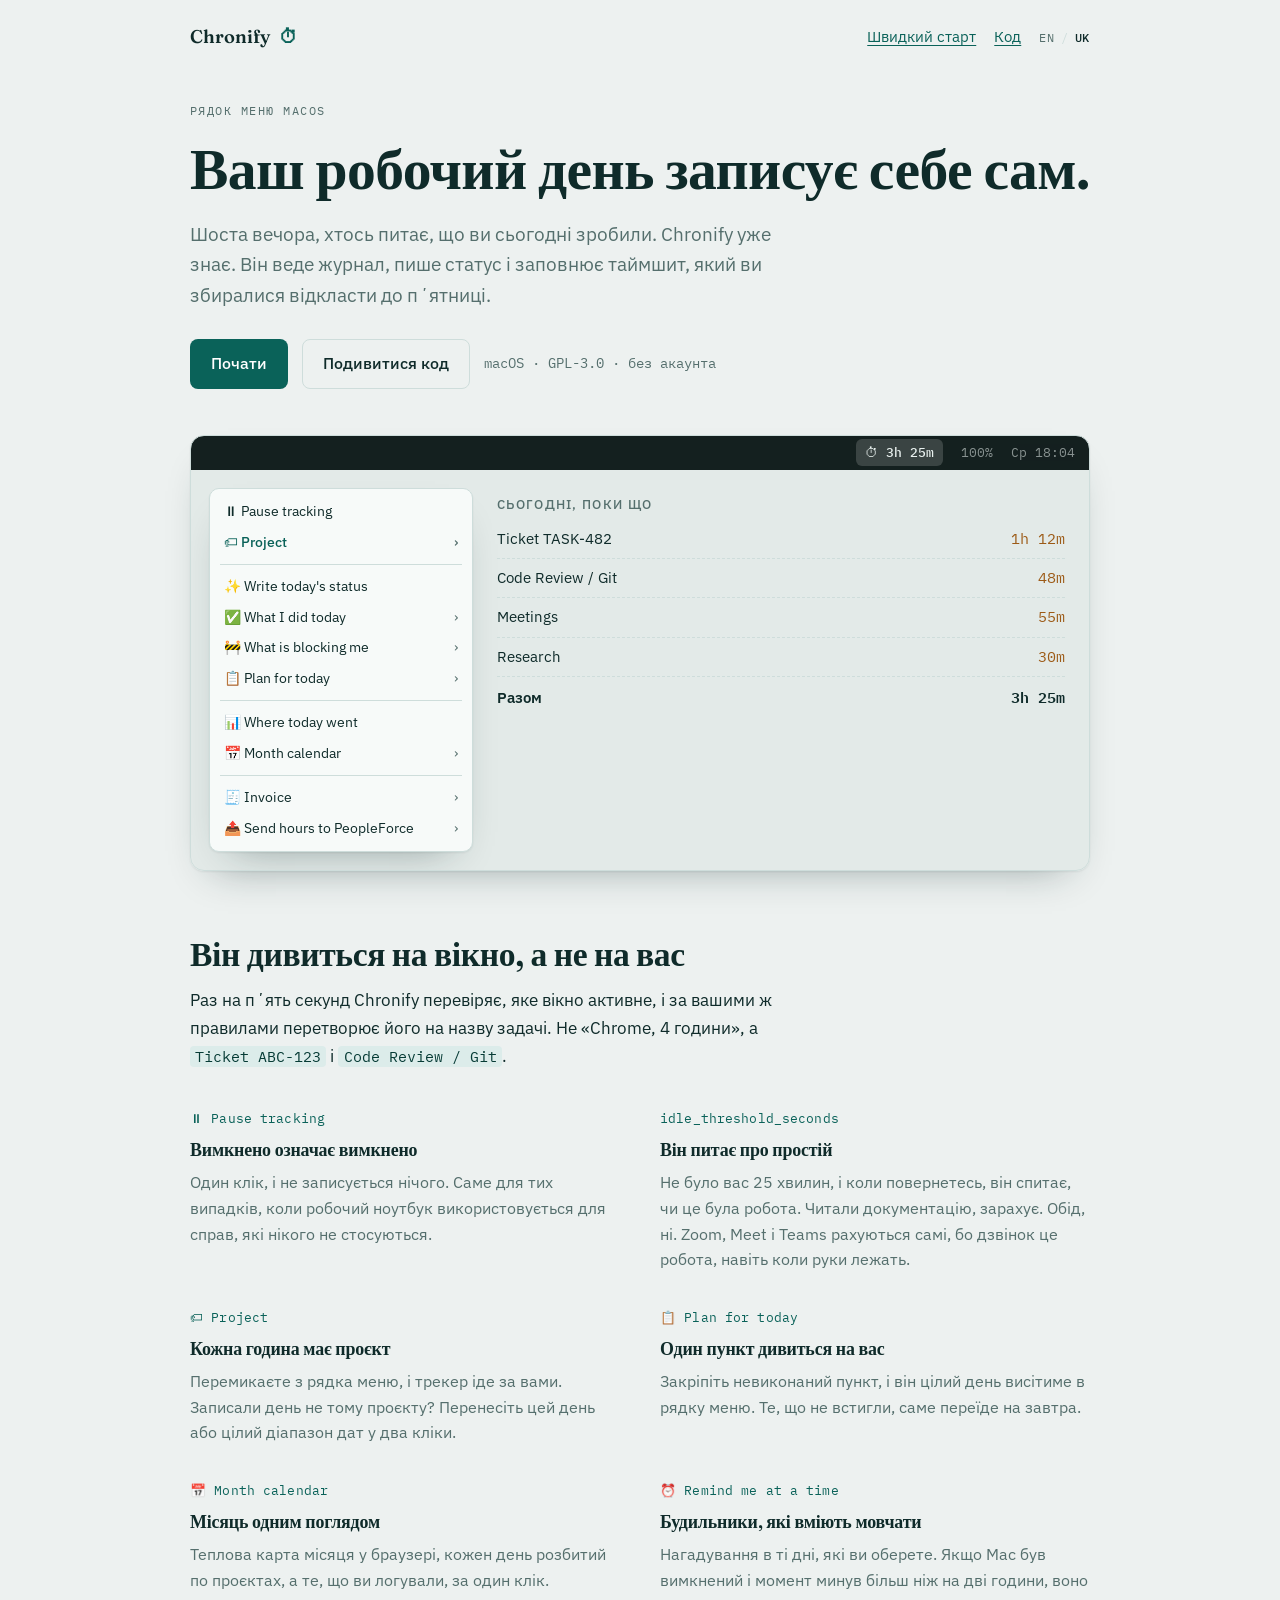
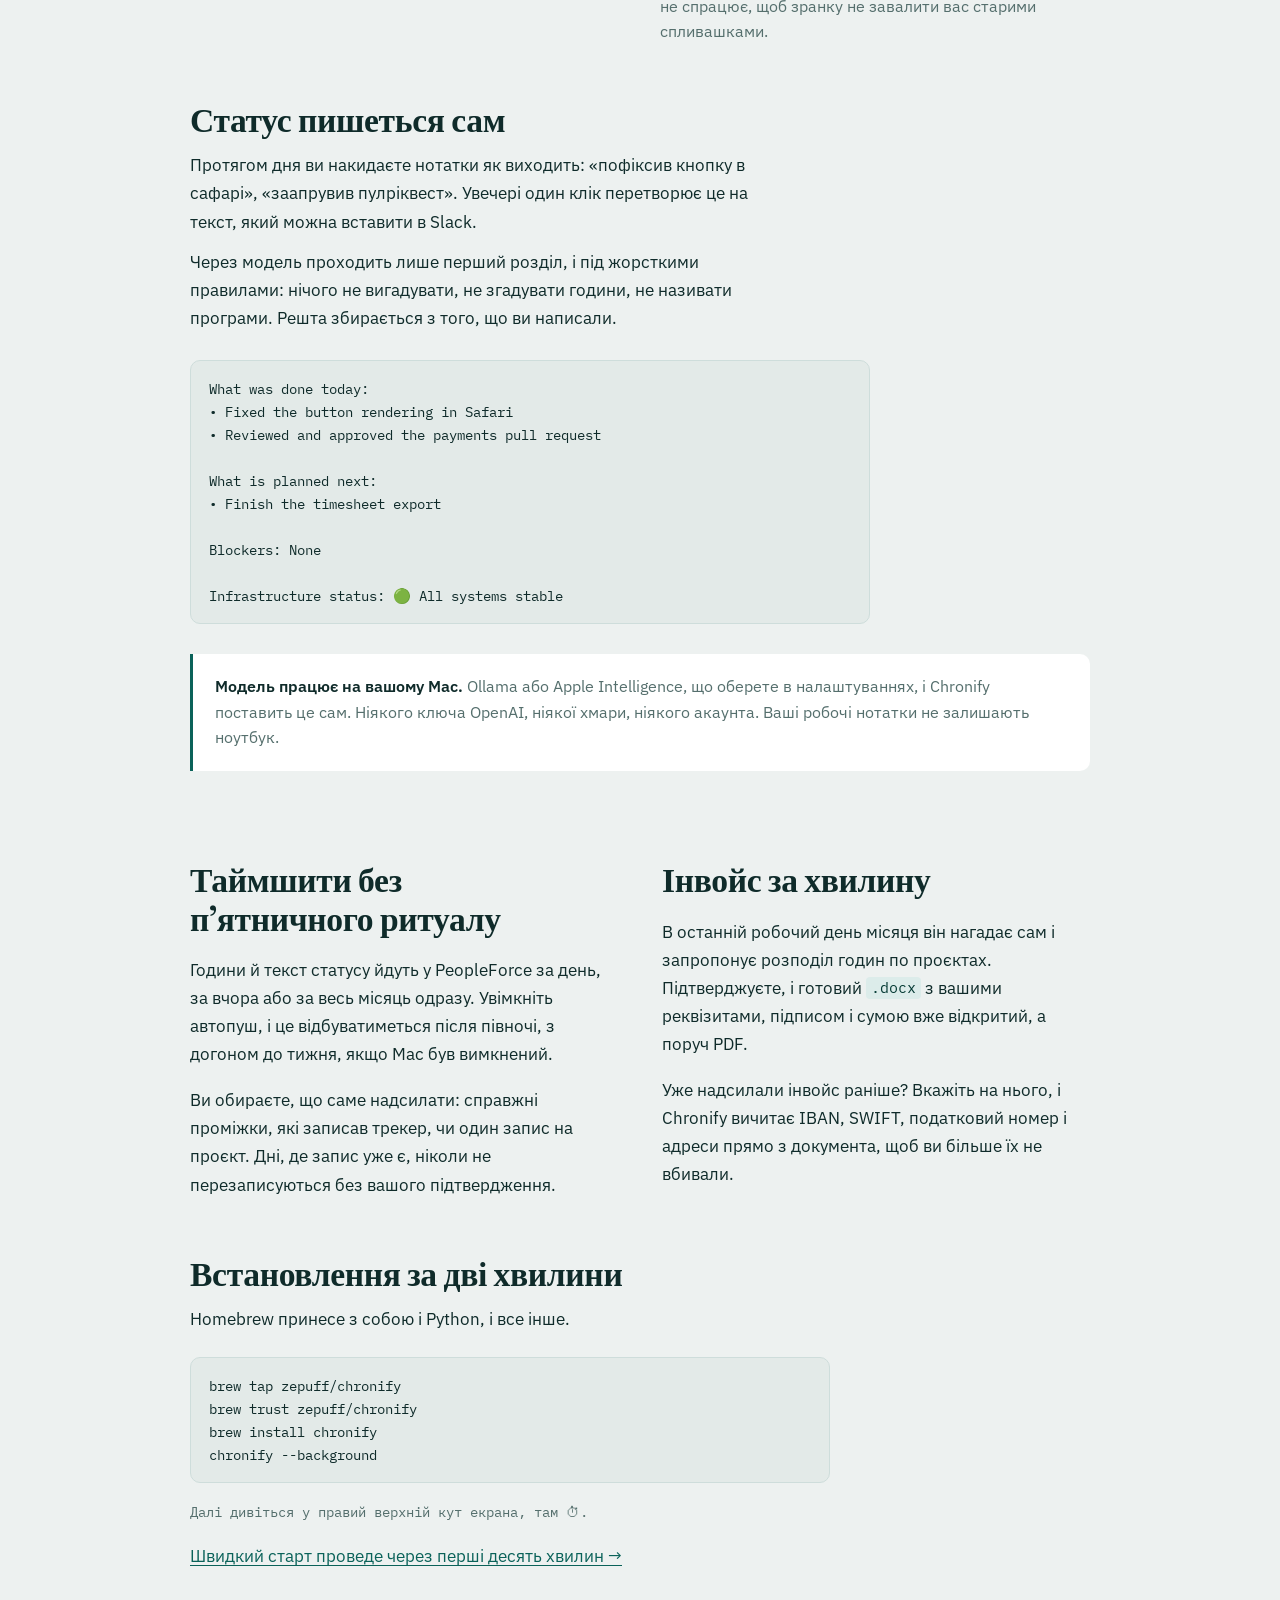
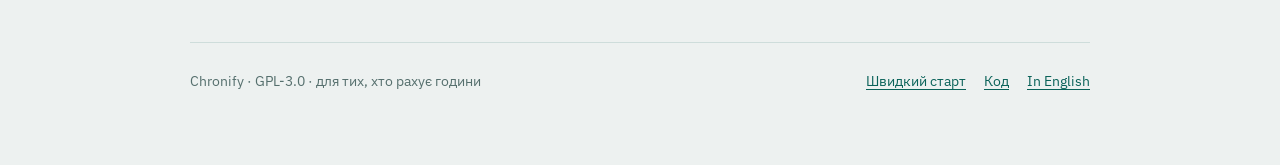
==== docs/uk/index.html @ 7062335b "Release 0.3.0" ====
<!doctype html>
<html lang="uk">
<head>
<meta charset="utf-8">
<meta name="viewport" content="width=device-width, initial-scale=1">
<title>Chronify</title>
<meta name="description" content="Трекер у рядку меню macOS: сам рахує години, пише daily status локальною моделлю, заповнює таймшити й інвойси.">
<link rel="preconnect" href="https://fonts.googleapis.com">
<link rel="preconnect" href="https://fonts.gstatic.com" crossorigin>
<link rel="stylesheet" href="https://fonts.googleapis.com/css2?family=Fraunces:opsz,wght@9..144,400;9..144,600&family=IBM+Plex+Mono:wght@400;500&family=IBM+Plex+Sans:wght@400;500;600&display=swap">
<link rel="stylesheet" href="../assets/site.css">
</head>
<body>

<div class="wrap">

  <header class="topbar">
    <a class="brand" href="./">Chronify <span>⏱</span></a>
    <nav class="topnav">
      <a href="start.html">Швидкий старт</a>
      <a href="https://github.com/zepuff/chronify">Код</a>
      <span class="langs">
        <a href="../">EN</a><i>/</i><a href="./" aria-current="true">UK</a>
      </span>
    </nav>
  </header>

  <section class="hero">
    <p class="eyebrow">рядок меню macOS</p>
    <h1>Ваш робочий день записує себе сам.</h1>
    <p class="lead">
      Шоста вечора, хтось питає, що ви сьогодні зробили. Chronify уже знає. Він
      веде журнал, пише статус і заповнює таймшит, який ви збиралися відкласти
      до пʼятниці.
    </p>

    <div class="hero-actions">
      <a class="button" href="start.html">Почати</a>
      <a class="button ghost" href="https://github.com/zepuff/chronify">Подивитися код</a>
      <span class="meta">macOS · GPL-3.0 · без акаунта</span>
    </div>

    <div class="screen">
      <div class="menubar">
        <span class="tracker">⏱ 3h 25m</span>
        <span class="sys">100%</span>
        <span class="sys">Ср 18:04</span>
      </div>

      <div class="menupane">
        <div class="dropdown">
          <ul>
            <li>⏸ Pause tracking</li>
            <li class="on">🏷 Project <span class="chev">›</span></li>
            <li class="sep"></li>
            <li>✨ Write today's status</li>
            <li>✅ What I did today <span class="chev">›</span></li>
            <li>🚧 What is blocking me <span class="chev">›</span></li>
            <li>📋 Plan for today <span class="chev">›</span></li>
            <li class="sep"></li>
            <li>📊 Where today went</li>
            <li>📅 Month calendar <span class="chev">›</span></li>
            <li class="sep"></li>
            <li>🧾 Invoice <span class="chev">›</span></li>
            <li>📤 Send hours to PeopleForce <span class="chev">›</span></li>
          </ul>
        </div>

        <div class="readout">
          <h3>Сьогодні, поки що</h3>
          <div class="tasks">
            <div class="task"><span>Ticket TASK-482</span><span>1h 12m</span></div>
            <div class="task"><span>Code Review / Git</span><span>48m</span></div>
            <div class="task"><span>Meetings</span><span>55m</span></div>
            <div class="task"><span>Research</span><span>30m</span></div>
            <div class="task total"><span>Разом</span><span>3h 25m</span></div>
          </div>
        </div>
      </div>
    </div>
  </section>

  <section>
    <div class="section-head">
      <h2>Він дивиться на вікно, а не на вас</h2>
      <p class="prose">
        Раз на пʼять секунд Chronify перевіряє, яке вікно активне, і за вашими
        ж правилами перетворює його на назву задачі. Не «Chrome, 4 години», а
        <code>Ticket ABC-123</code> і <code>Code Review / Git</code>.
      </p>
    </div>

    <div class="features">
      <div class="feature">
        <p class="item">⏸ Pause tracking</p>
        <h3>Вимкнено означає вимкнено</h3>
        <p>
          Один клік, і не записується нічого. Саме для тих випадків, коли
          робочий ноутбук використовується для справ, які нікого не стосуються.
        </p>
      </div>

      <div class="feature">
        <p class="item">idle_threshold_seconds</p>
        <h3>Він питає про простій</h3>
        <p>
          Не було вас 25 хвилин, і коли повернетесь, він спитає, чи це була
          робота. Читали документацію, зарахує. Обід, ні. Zoom, Meet і Teams
          рахуються самі, бо дзвінок це робота, навіть коли руки лежать.
        </p>
      </div>

      <div class="feature">
        <p class="item">🏷 Project</p>
        <h3>Кожна година має проєкт</h3>
        <p>
          Перемикаєте з рядка меню, і трекер іде за вами. Записали день не тому
          проєкту? Перенесіть цей день або цілий діапазон дат у два кліки.
        </p>
      </div>

      <div class="feature">
        <p class="item">📋 Plan for today</p>
        <h3>Один пункт дивиться на вас</h3>
        <p>
          Закріпіть невиконаний пункт, і він цілий день висітиме в рядку меню.
          Те, що не встигли, саме переїде на завтра.
        </p>
      </div>

      <div class="feature">
        <p class="item">📅 Month calendar</p>
        <h3>Місяць одним поглядом</h3>
        <p>
          Теплова карта місяця у браузері, кожен день розбитий по проєктах, а
          те, що ви логували, за один клік.
        </p>
      </div>

      <div class="feature">
        <p class="item">⏰ Remind me at a time</p>
        <h3>Будильники, які вміють мовчати</h3>
        <p>
          Нагадування в ті дні, які ви оберете. Якщо Mac був вимкнений і момент
          минув більш ніж на дві години, воно не спрацює, щоб зранку не завалити
          вас старими спливашками.
        </p>
      </div>
    </div>
  </section>

  <section>
    <div class="section-head">
      <h2>Статус пишеться сам</h2>
      <p class="prose">
        Протягом дня ви накидаєте нотатки як виходить: «пофіксив кнопку в
        сафарі», «заапрувив пулріквест». Увечері один клік перетворює це на
        текст, який можна вставити в Slack.
      </p>
      <p class="prose">
        Через модель проходить лише перший розділ, і під жорсткими правилами:
        нічого не вигадувати, не згадувати години, не називати програми.
        Решта збирається з того, що ви написали.
      </p>
    </div>

    <div class="stack" style="margin-top: 28px; max-width: 680px;">
      <pre><code>What was done today:
• Fixed the button rendering in Safari
• Reviewed and approved the payments pull request

What is planned next:
• Finish the timesheet export

Blockers: None

Infrastructure status: 🟢 All systems stable</code></pre>
    </div>

    <div class="note">
      <strong>Модель працює на вашому Mac.</strong> Ollama або Apple
      Intelligence, що оберете в налаштуваннях, і Chronify поставить це сам.
      Ніякого ключа OpenAI, ніякої хмари, ніякого акаунта. Ваші робочі нотатки
      не залишають ноутбук.
    </div>
  </section>

  <section>
    <div class="split">
      <div class="stack">
        <h2>Таймшити без пʼятничного ритуалу</h2>
        <p>
          Години й текст статусу йдуть у PeopleForce за день, за вчора або за
          весь місяць одразу. Увімкніть автопуш, і це відбуватиметься після
          півночі, з догоном до тижня, якщо Mac був вимкнений.
        </p>
        <p>
          Ви обираєте, що саме надсилати: справжні проміжки, які записав трекер,
          чи один запис на проєкт. Дні, де запис уже є, ніколи не
          перезаписуються без вашого підтвердження.
        </p>
      </div>

      <div class="stack">
        <h2>Інвойс за хвилину</h2>
        <p>
          В останній робочий день місяця він нагадає сам і запропонує розподіл
          годин по проєктах. Підтверджуєте, і готовий <code>.docx</code> з
          вашими реквізитами, підписом і сумою вже відкритий, а поруч PDF.
        </p>
        <p>
          Уже надсилали інвойс раніше? Вкажіть на нього, і Chronify вичитає
          IBAN, SWIFT, податковий номер і адреси прямо з документа, щоб ви
          більше їх не вбивали.
        </p>
      </div>
    </div>
  </section>

  <section>
    <div class="section-head">
      <h2>Встановлення за дві хвилини</h2>
      <p>Homebrew принесе з собою і Python, і все інше.</p>
    </div>

    <div class="stack" style="margin-top: 24px; max-width: 640px;">
      <pre><code>brew tap zepuff/chronify
brew trust zepuff/chronify
brew install chronify
chronify --background</code></pre>
      <p class="meta">Далі дивіться у правий верхній кут екрана, там ⏱.</p>
      <p><a href="start.html">Швидкий старт проведе через перші десять хвилин →</a></p>
    </div>
  </section>

  <footer>
    <span>Chronify · GPL-3.0 · для тих, хто рахує години</span>
    <nav>
      <a href="start.html">Швидкий старт</a>
      <a href="https://github.com/zepuff/chronify">Код</a>
      <a href="../">In English</a>
    </nav>
  </footer>

</div>

</body>
</html>
---- docs/assets/site.css ----
/* Chronify site. One stylesheet for both languages. */

:root {
  color-scheme: light;

  --paper: #edf1f0;
  --surface: #ffffff;
  --sunk: #e3eae8;
  --ink: #0f2b2a;
  --muted: #556f6d;
  --line: #cedddb;
  --accent: #0a6259;
  --accent-ink: #063b35;
  --accent-soft: #dcecea;
  --amber: #9c5a16;
  --bar: #14201f;
  --bar-ink: #e8f0ee;
  --menu: #f7faf9;
  --shadow: 0 1px 2px rgba(15, 43, 42, .07), 0 18px 40px -24px rgba(15, 43, 42, .45);
}

@media (prefers-color-scheme: dark) {
  :root:not([data-theme="light"]) {
    color-scheme: dark;

    --paper: #0c1615;
    --surface: #13201f;
    --sunk: #101c1b;
    --ink: #e4edeb;
    --muted: #93aaa7;
    --line: #23403c;
    --accent: #56b5a6;
    --accent-ink: #9fd8cd;
    --accent-soft: #16302c;
    --amber: #d79a4e;
    --bar: #05100f;
    --bar-ink: #dfeae8;
    --menu: #182726;
    --shadow: 0 1px 2px rgba(0, 0, 0, .5), 0 18px 40px -24px rgba(0, 0, 0, .8);
  }
}

:root[data-theme="dark"] {
  color-scheme: dark;

  --paper: #0c1615;
  --surface: #13201f;
  --sunk: #101c1b;
  --ink: #e4edeb;
  --muted: #93aaa7;
  --line: #23403c;
  --accent: #56b5a6;
  --accent-ink: #9fd8cd;
  --accent-soft: #16302c;
  --amber: #d79a4e;
  --bar: #05100f;
  --bar-ink: #dfeae8;
  --menu: #182726;
  --shadow: 0 1px 2px rgba(0, 0, 0, .5), 0 18px 40px -24px rgba(0, 0, 0, .8);
}

*, *::before, *::after { box-sizing: border-box; }

body {
  margin: 0;
  padding-block: 0 72px;
  background: var(--paper);
  color: var(--ink);
  font: 400 17px/1.65 "IBM Plex Sans", system-ui, -apple-system, sans-serif;
  -webkit-font-smoothing: antialiased;
}

.wrap {
  width: 100%;
  max-width: 940px;
  margin: 0 auto;
  padding-inline: 20px;
}

.prose { max-width: 66ch; }

h1, h2, h3 {
  font-family: Fraunces, Georgia, "Times New Roman", serif;
  font-weight: 600;
  letter-spacing: -.01em;
  text-wrap: balance;
  margin: 0;
}

h1 { font-size: clamp(2.4rem, 6vw, 3.6rem); line-height: 1.04; }
h2 { font-size: clamp(1.6rem, 3.4vw, 2.1rem); line-height: 1.15; }
h3 { font-size: 1.12rem; line-height: 1.3; font-weight: 600; }

p { margin: 0; }
a { color: var(--accent); text-decoration-thickness: 1px; text-underline-offset: 3px; }
a:hover { color: var(--accent-ink); }
:focus-visible { outline: 2px solid var(--accent); outline-offset: 3px; border-radius: 3px; }

code, kbd, pre, .mono {
  font-family: "IBM Plex Mono", ui-monospace, SFMono-Regular, Menlo, monospace;
}

code {
  font-size: .87em;
  color: var(--accent-ink);
  background: var(--accent-soft);
  padding: .1em .35em;
  border-radius: 4px;
}

pre {
  margin: 0;
  padding: 16px 18px;
  background: var(--sunk);
  border: 1px solid var(--line);
  border-radius: 10px;
  overflow-x: auto;
  font-size: .9rem;
  line-height: 1.6;
}

pre code { background: none; padding: 0; color: var(--ink); font-size: inherit; }

kbd {
  font-size: .82em;
  border: 1px solid var(--line);
  border-bottom-width: 2px;
  border-radius: 5px;
  padding: .05em .4em;
  background: var(--surface);
}

/* ---------------------------------------------------------- site header */

.topbar {
  display: flex;
  align-items: center;
  justify-content: space-between;
  gap: 16px;
  padding-block: 22px 8px;
  flex-wrap: wrap;
}

.brand {
  display: inline-flex;
  align-items: baseline;
  gap: 9px;
  font-family: Fraunces, Georgia, serif;
  font-size: 1.15rem;
  font-weight: 600;
  color: var(--ink);
  text-decoration: none;
}

.brand span { color: var(--accent); }

.topnav {
  display: flex;
  align-items: center;
  gap: 18px;
  font-size: .92rem;
}

.langs {
  display: inline-flex;
  gap: 6px;
  align-items: center;
  font-family: "IBM Plex Mono", monospace;
  font-size: .78rem;
  letter-spacing: .06em;
  text-transform: uppercase;
}

.langs a { text-decoration: none; color: var(--muted); }
.langs a[aria-current="true"] { color: var(--ink); font-weight: 500; }
.langs i { font-style: normal; color: var(--line); }

/* ------------------------------------------------------------------ hero */

.hero { padding-block: 40px 8px; }

.eyebrow {
  font-family: "IBM Plex Mono", monospace;
  font-size: .78rem;
  letter-spacing: .12em;
  text-transform: uppercase;
  color: var(--muted);
  margin-bottom: 18px;
}

.lead {
  font-size: 1.16rem;
  color: var(--muted);
  margin-top: 20px;
  max-width: 54ch;
}

.hero-actions {
  display: flex;
  flex-wrap: wrap;
  gap: 14px;
  align-items: center;
  margin-top: 28px;
}

.button {
  display: inline-flex;
  align-items: center;
  gap: 8px;
  background: var(--accent);
  color: var(--surface);
  text-decoration: none;
  font-weight: 500;
  font-size: .98rem;
  padding: 11px 20px;
  border-radius: 8px;
  border: 1px solid transparent;
}

.button:hover { background: var(--accent-ink); color: var(--surface); }

.button.ghost {
  background: transparent;
  color: var(--ink);
  border-color: var(--line);
}

.button.ghost:hover { background: var(--surface); color: var(--ink); }

.meta {
  font-size: .86rem;
  color: var(--muted);
  font-family: "IBM Plex Mono", monospace;
}

/* ------------------------------------------------- the menu bar drawing */

.screen {
  margin-top: 46px;
  border-radius: 14px;
  overflow: hidden;
  border: 1px solid var(--line);
  box-shadow: var(--shadow);
  background: linear-gradient(180deg, var(--bar) 0 34px, var(--sunk) 34px 100%);
}

.menubar {
  height: 34px;
  display: flex;
  align-items: center;
  justify-content: flex-end;
  gap: 18px;
  padding-inline: 14px;
  color: var(--bar-ink);
  font-size: .82rem;
  font-family: "IBM Plex Mono", monospace;
}

.menubar .sys { opacity: .55; }

.menubar .tracker {
  background: rgba(255, 255, 255, .16);
  border-radius: 6px;
  padding: 3px 9px;
  font-weight: 500;
}

.menupane {
  display: grid;
  grid-template-columns: minmax(0, 300px) minmax(0, 1fr);
  gap: 0;
  align-items: start;
}

.dropdown {
  margin: 18px;
  padding: 7px 0;
  background: var(--menu);
  border: 1px solid var(--line);
  border-radius: 10px;
  box-shadow: var(--shadow);
  font-size: .87rem;
}

.dropdown ul { list-style: none; margin: 0; padding: 0; }

.dropdown li {
  padding: 4px 14px;
  display: flex;
  justify-content: space-between;
  gap: 10px;
  color: var(--ink);
}

.dropdown li.sep {
  padding: 0;
  margin: 6px 10px;
  border-top: 1px solid var(--line);
}

.dropdown li .chev { color: var(--muted); }
.dropdown li.on { color: var(--accent); font-weight: 500; }

.readout {
  padding: 26px 24px 26px 6px;
  display: grid;
  gap: 14px;
  align-content: start;
}

.readout h3 { font-family: "IBM Plex Sans", sans-serif; font-size: .82rem; letter-spacing: .1em; text-transform: uppercase; color: var(--muted); font-weight: 500; }

.tasks { display: grid; gap: 7px; font-size: .92rem; }

.task {
  display: grid;
  grid-template-columns: 1fr auto;
  gap: 12px;
  align-items: baseline;
  padding-bottom: 7px;
  border-bottom: 1px dashed var(--line);
}

.task span:last-child {
  font-family: "IBM Plex Mono", monospace;
  font-variant-numeric: tabular-nums;
  color: var(--amber);
}

.task.total {
  border-bottom: none;
  font-weight: 600;
  padding-top: 2px;
}

.task.total span:last-child { color: var(--ink); }

/* -------------------------------------------------------------- sections */

section { padding-block: 56px 0; }

.section-head { display: grid; gap: 12px; max-width: 60ch; }

.features {
  display: grid;
  grid-template-columns: repeat(auto-fit, minmax(280px, 1fr));
  gap: 34px 40px;
  margin-top: 38px;
}

.feature { display: grid; gap: 9px; align-content: start; }

.feature .item {
  font-family: "IBM Plex Mono", monospace;
  font-size: .8rem;
  color: var(--accent);
  letter-spacing: .01em;
}

.feature p { color: var(--muted); font-size: .97rem; }

.split {
  display: grid;
  grid-template-columns: repeat(auto-fit, minmax(300px, 1fr));
  gap: 34px 44px;
  margin-top: 34px;
  align-items: start;
}

.note {
  margin-top: 30px;
  padding: 20px 22px;
  border-left: 3px solid var(--accent);
  background: var(--surface);
  border-radius: 0 10px 10px 0;
  color: var(--muted);
  font-size: .97rem;
}

.note strong { color: var(--ink); font-weight: 600; }

.stack { display: grid; gap: 18px; }
.stack-tight { display: grid; gap: 10px; }

/* ------------------------------------------------------------ quick start */

.steps { counter-reset: step; display: grid; gap: 40px; margin-top: 38px; }

.step {
  counter-increment: step;
  display: grid;
  grid-template-columns: 42px minmax(0, 1fr);
  gap: 18px;
  align-items: start;
}

.step::before {
  content: counter(step);
  font-family: Fraunces, Georgia, serif;
  font-size: 1.5rem;
  font-weight: 600;
  color: var(--accent);
  line-height: 1.15;
  border-top: 2px solid var(--accent);
  padding-top: 6px;
}

.step-body { display: grid; gap: 14px; min-width: 0; }
.step-body p { color: var(--muted); }
.step-body p.plain { color: var(--ink); }
.step h3 { margin-bottom: -2px; }

.optional {
  font-family: "IBM Plex Mono", monospace;
  font-size: .72rem;
  letter-spacing: .1em;
  text-transform: uppercase;
  color: var(--amber);
  margin-left: 8px;
  vertical-align: 2px;
}

.fields { width: 100%; border-collapse: collapse; font-size: .95rem; }

.fields th, .fields td {
  text-align: left;
  vertical-align: top;
  padding: 10px 14px 10px 0;
  border-bottom: 1px solid var(--line);
}

.fields th {
  font-weight: 500;
  white-space: nowrap;
  font-family: "IBM Plex Mono", monospace;
  font-size: .85rem;
  color: var(--ink);
}

.fields td { color: var(--muted); }
.scroller { overflow-x: auto; }

/* ------------------------------------------------------------------ foot */

footer {
  margin-top: 72px;
  padding-top: 26px;
  border-top: 1px solid var(--line);
  display: flex;
  flex-wrap: wrap;
  gap: 14px 26px;
  justify-content: space-between;
  align-items: center;
  color: var(--muted);
  font-size: .9rem;
}

footer nav { display: flex; gap: 18px; flex-wrap: wrap; }

@media (max-width: 720px) {
  .menupane { grid-template-columns: minmax(0, 1fr); }
  .readout { padding: 0 18px 24px; }
  .dropdown { margin-bottom: 10px; }
  .step { grid-template-columns: 30px minmax(0, 1fr); gap: 14px; }
  .step::before { font-size: 1.2rem; }
}

@media (prefers-reduced-motion: reduce) {
  * { animation: none !important; transition: none !important; }
}
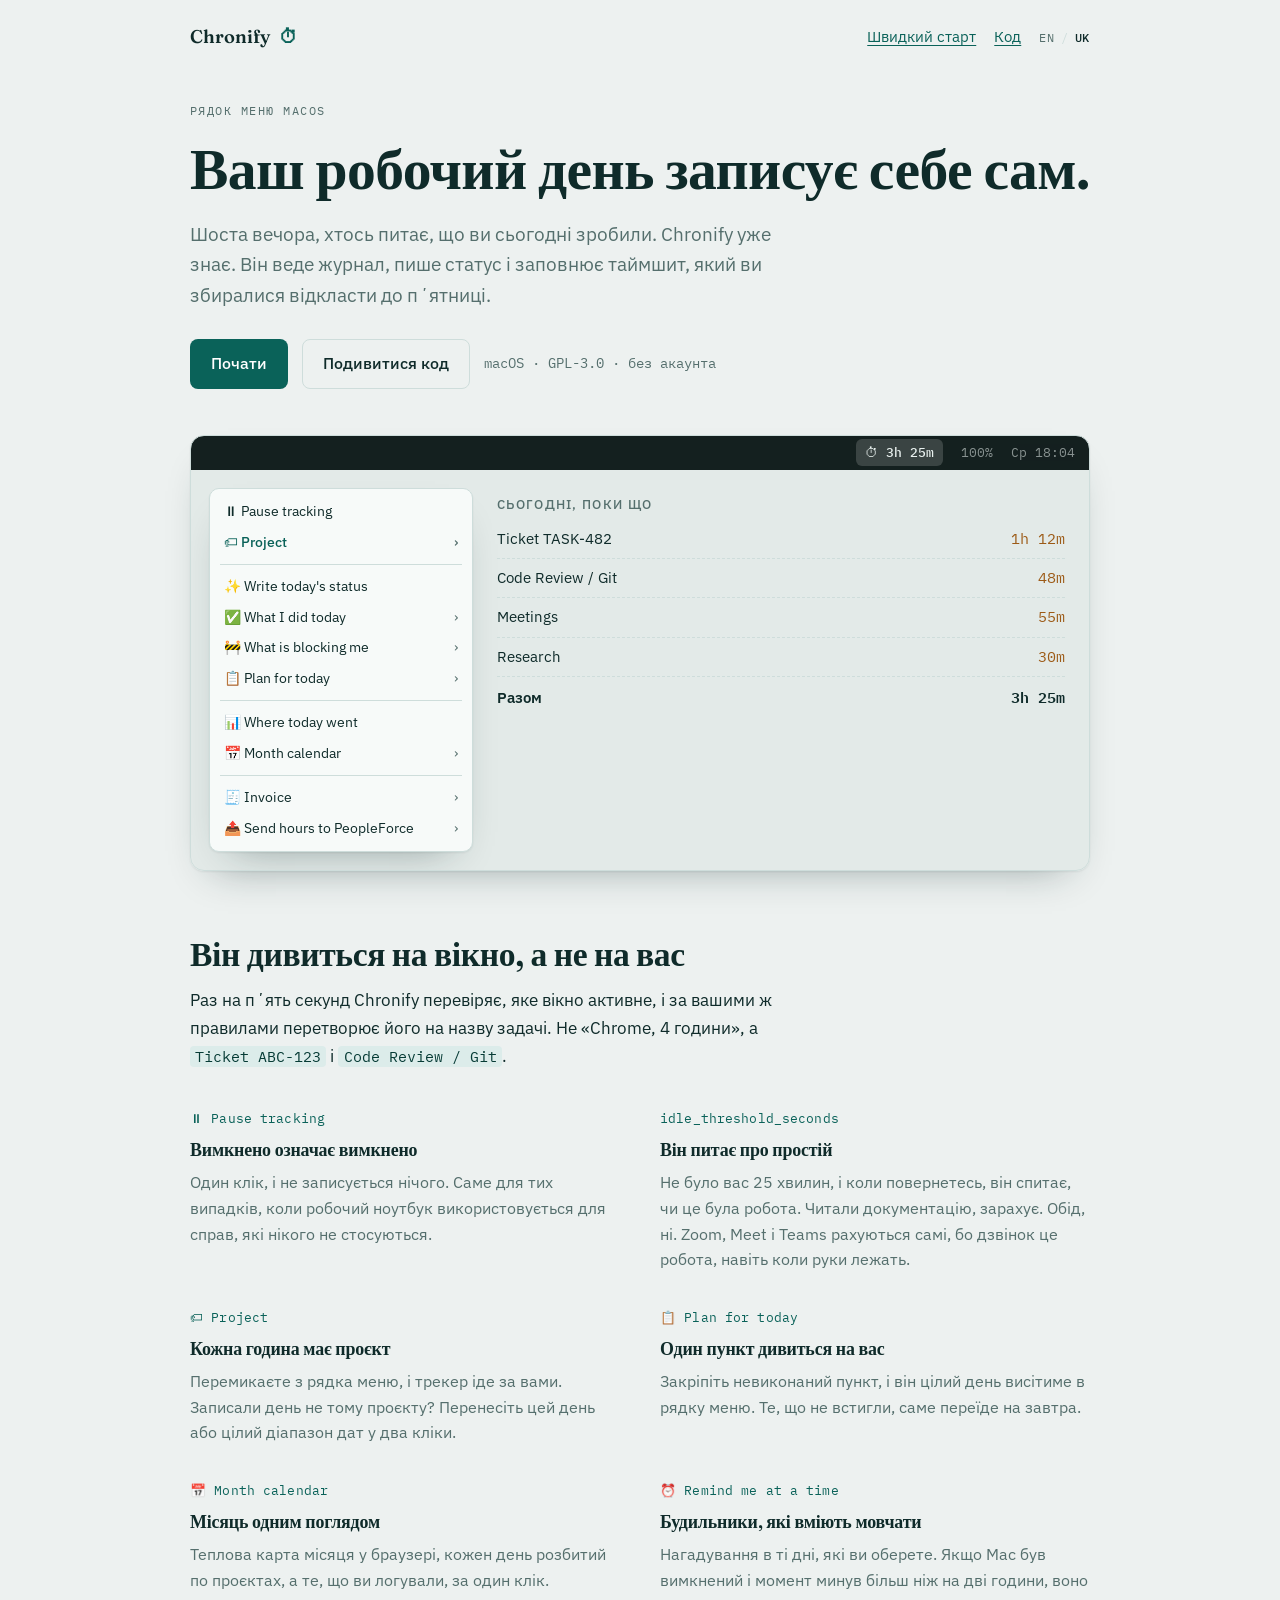
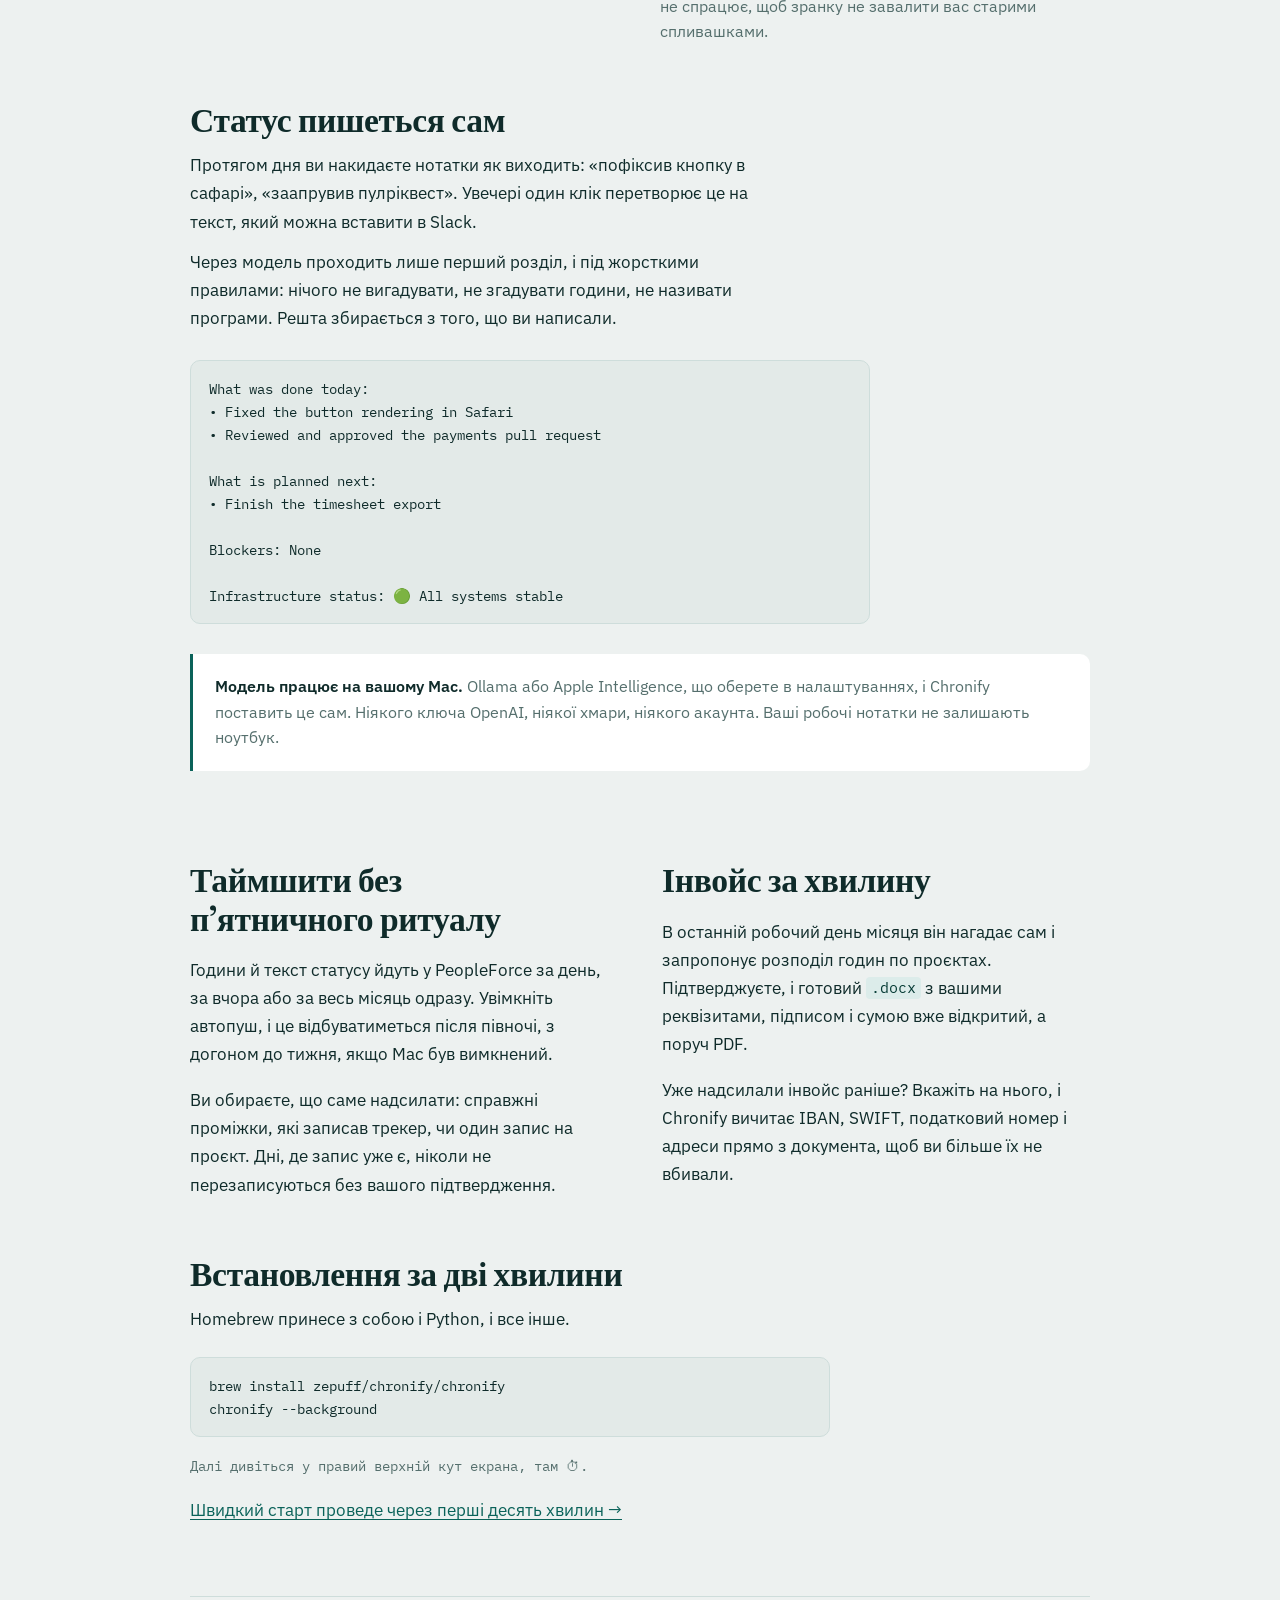
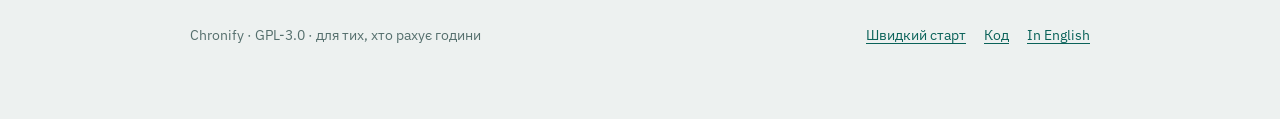
==== commit 4efc555b: "Fix the install instructions, brew trust is not a real command" ====
--- a/docs/uk/index.html
+++ b/docs/uk/index.html
@@ -18,7 +18,7 @@
     <a class="brand" href="./">Chronify <span>⏱</span></a>
     <nav class="topnav">
       <a href="start.html">Швидкий старт</a>
-      <a href="https://github.com/zepuff/chronify">Код</a>
+      <a href="https://github.com/zepuff/Chronify">Код</a>
       <span class="langs">
         <a href="../">EN</a><i>/</i><a href="./" aria-current="true">UK</a>
       </span>
@@ -36,7 +36,7 @@
 
     <div class="hero-actions">
       <a class="button" href="start.html">Почати</a>
-      <a class="button ghost" href="https://github.com/zepuff/chronify">Подивитися код</a>
+      <a class="button ghost" href="https://github.com/zepuff/Chronify">Подивитися код</a>
       <span class="meta">macOS · GPL-3.0 · без акаунта</span>
     </div>
 
@@ -224,9 +224,7 @@
     </div>
 
     <div class="stack" style="margin-top: 24px; max-width: 640px;">
-      <pre><code>brew tap zepuff/chronify
-brew trust zepuff/chronify
-brew install chronify
+      <pre><code>brew install zepuff/chronify/chronify
 chronify --background</code></pre>
       <p class="meta">Далі дивіться у правий верхній кут екрана, там ⏱.</p>
       <p><a href="start.html">Швидкий старт проведе через перші десять хвилин →</a></p>
@@ -237,7 +235,7 @@
     <span>Chronify · GPL-3.0 · для тих, хто рахує години</span>
     <nav>
       <a href="start.html">Швидкий старт</a>
-      <a href="https://github.com/zepuff/chronify">Код</a>
+      <a href="https://github.com/zepuff/Chronify">Код</a>
       <a href="../">In English</a>
     </nav>
   </footer>
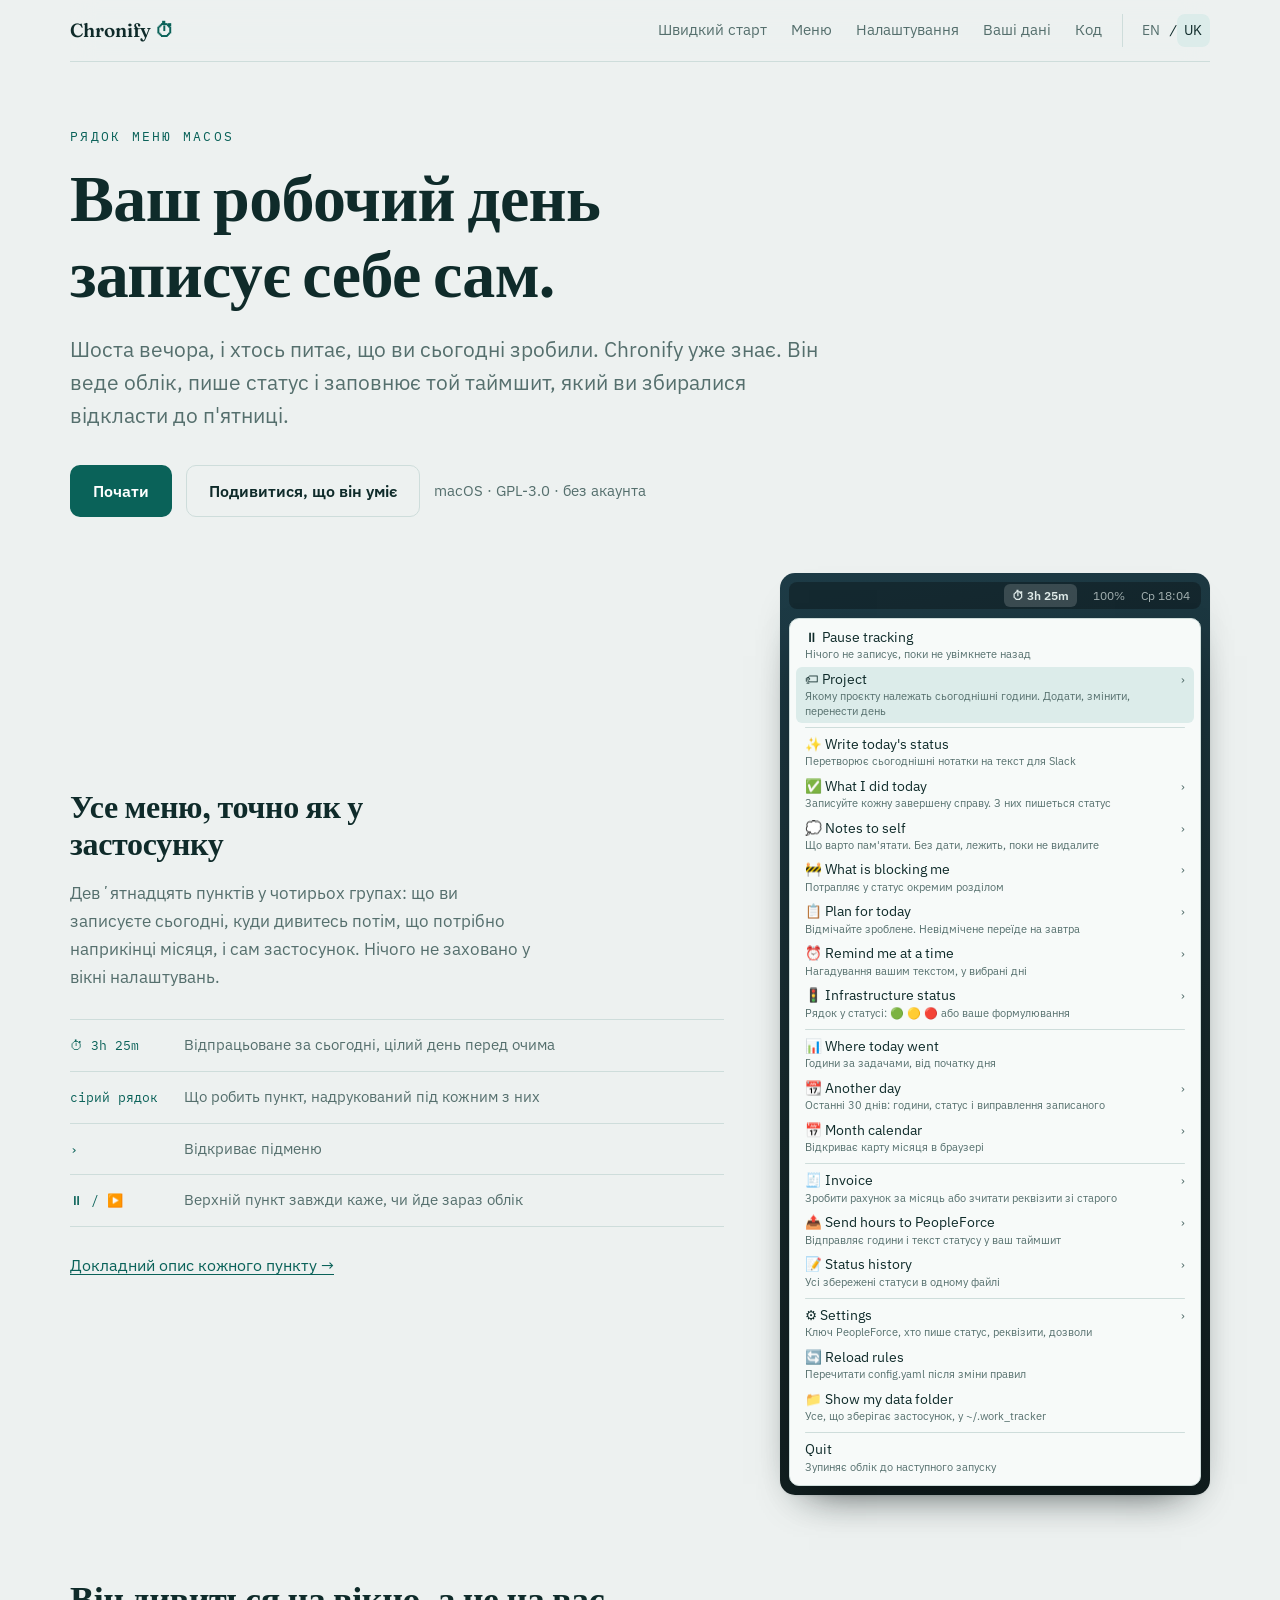
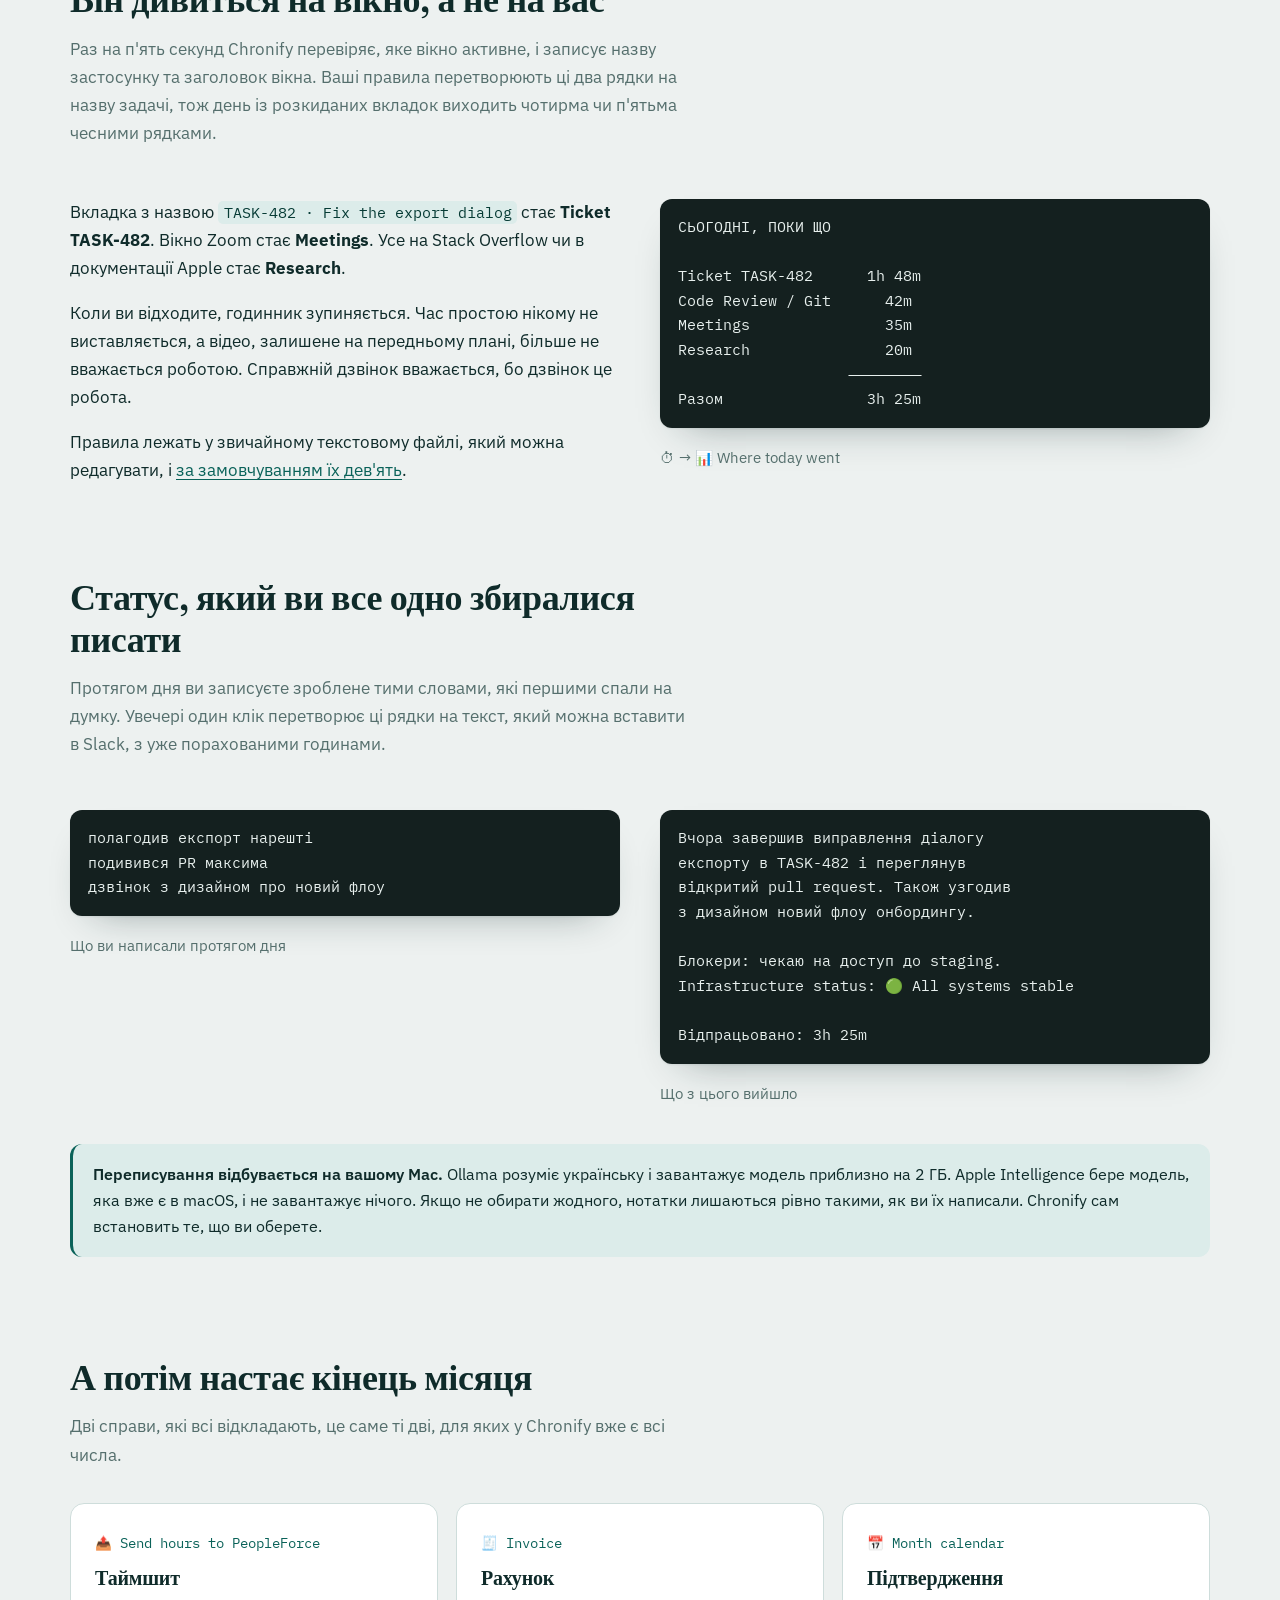
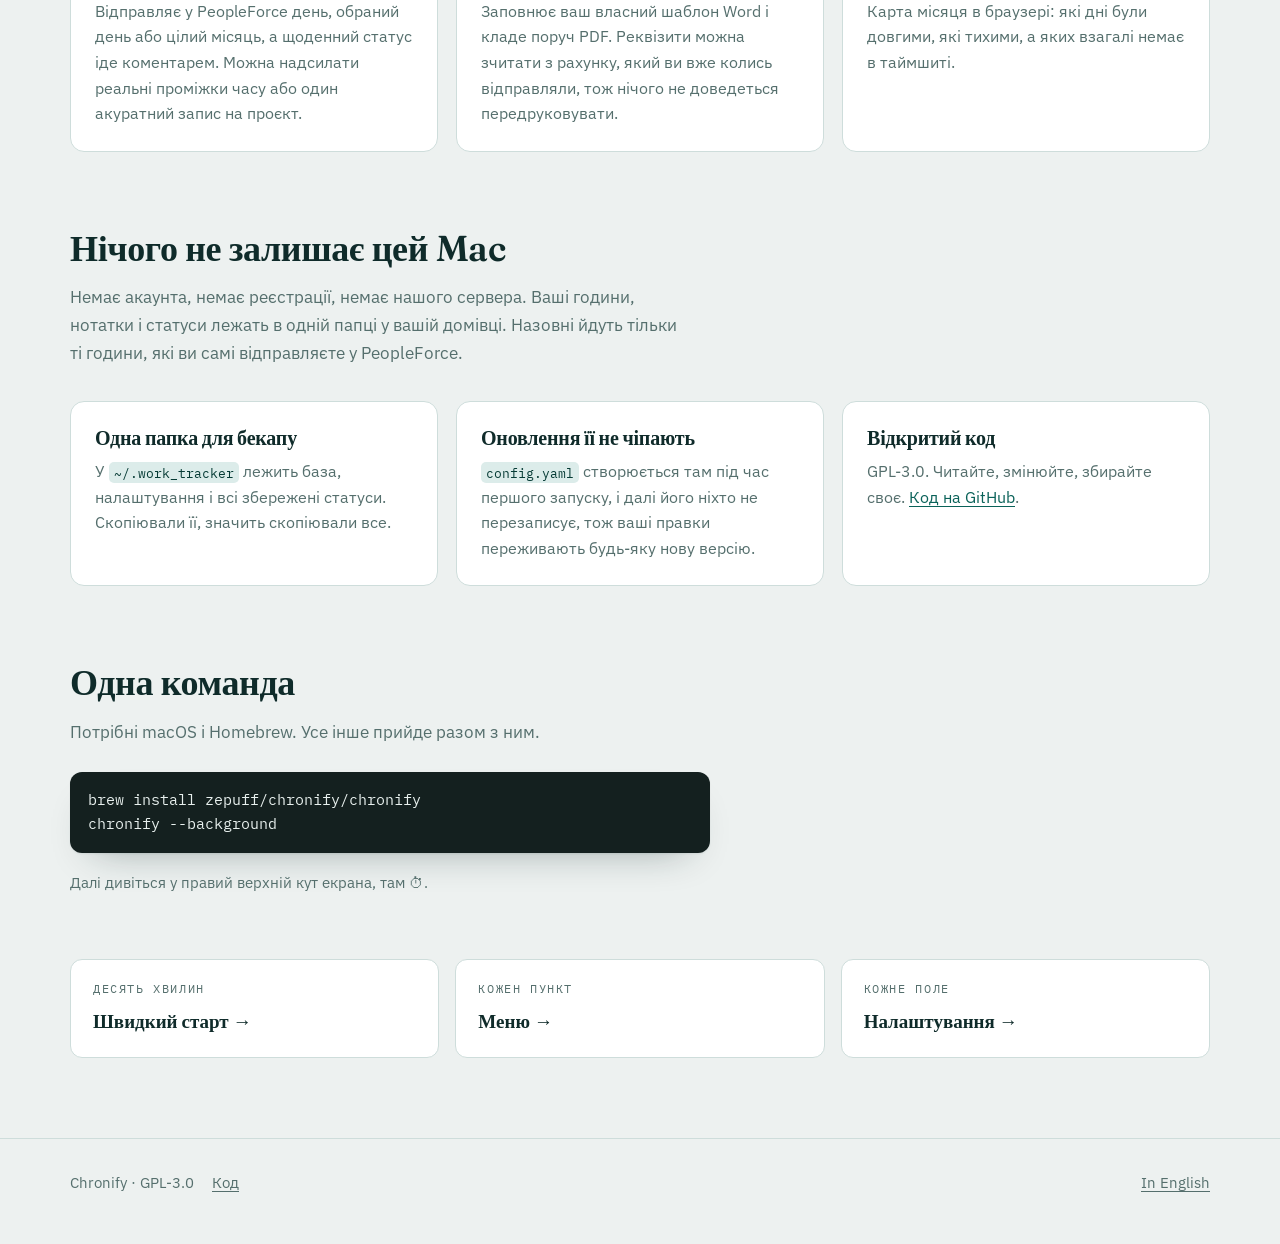
==== commit c0165ddb: "Rewrite the site and refresh the example name" ====
--- a/docs/uk/index.html
+++ b/docs/uk/index.html
@@ -4,7 +4,7 @@
 <meta charset="utf-8">
 <meta name="viewport" content="width=device-width, initial-scale=1">
 <title>Chronify</title>
-<meta name="description" content="Трекер у рядку меню macOS: сам рахує години, пише daily status локальною моделлю, заповнює таймшити й інвойси.">
+<meta name="description" content="Трекер у рядку меню macOS. Рахує години, пише щоденний статус, заповнює таймшит і рахунок. Усе лишається на вашому Mac.">
 <link rel="preconnect" href="https://fonts.googleapis.com">
 <link rel="preconnect" href="https://fonts.gstatic.com" crossorigin>
 <link rel="stylesheet" href="https://fonts.googleapis.com/css2?family=Fraunces:opsz,wght@9..144,400;9..144,600&family=IBM+Plex+Mono:wght@400;500&family=IBM+Plex+Sans:wght@400;500;600&display=swap">
@@ -13,234 +13,279 @@
 <body>
 
 <div class="wrap">
-
   <header class="topbar">
     <a class="brand" href="./">Chronify <span>⏱</span></a>
     <nav class="topnav">
       <a href="start.html">Швидкий старт</a>
+      <a href="menu.html">Меню</a>
+      <a href="settings.html">Налаштування</a>
+      <a href="data.html">Ваші дані</a>
       <a href="https://github.com/zepuff/Chronify">Код</a>
       <span class="langs">
         <a href="../">EN</a><i>/</i><a href="./" aria-current="true">UK</a>
       </span>
     </nav>
   </header>
-
-  <section class="hero">
+</div>
+
+<main class="wrap">
+
+  <section class="hero" style="padding-top:64px">
     <p class="eyebrow">рядок меню macOS</p>
     <h1>Ваш робочий день записує себе сам.</h1>
     <p class="lead">
-      Шоста вечора, хтось питає, що ви сьогодні зробили. Chronify уже знає. Він
-      веде журнал, пише статус і заповнює таймшит, який ви збиралися відкласти
-      до пʼятниці.
+      Шоста вечора, і хтось питає, що ви сьогодні зробили. Chronify уже знає.
+      Він веде облік, пише статус і заповнює той таймшит, який ви збиралися
+      відкласти до п'ятниці.
     </p>
 
     <div class="hero-actions">
       <a class="button" href="start.html">Почати</a>
-      <a class="button ghost" href="https://github.com/zepuff/Chronify">Подивитися код</a>
+      <a class="button ghost" href="menu.html">Подивитися, що він уміє</a>
       <span class="meta">macOS · GPL-3.0 · без акаунта</span>
     </div>
 
-    <div class="screen">
-      <div class="menubar">
-        <span class="tracker">⏱ 3h 25m</span>
+    <div class="showcase">
+      <div class="showcase-notes">
+        <h2>Усе меню, точно як у застосунку</h2>
+        <p>Девʼятнадцять пунктів у чотирьох групах: що ви записуєте сьогодні, куди дивитесь потім, що потрібно наприкінці місяця, і сам застосунок. Нічого не заховано у вікні налаштувань.</p>
+        <dl class="anatomy">
+          <div><dt>⏱ 3h 25m</dt><dd>Відпрацьоване за сьогодні, цілий день перед очима</dd></div>
+          <div><dt>сірий рядок</dt><dd>Що робить пункт, надрукований під кожним з них</dd></div>
+          <div><dt>›</dt><dd>Відкриває підменю</dd></div>
+          <div><dt>⏸ / ▶️</dt><dd>Верхній пункт завжди каже, чи йде зараз облік</dd></div>
+        </dl>
+        <p class="more"><a href="menu.html">Докладний опис кожного пункту →</a></p>
+      </div>
+
+      <figure class="mock">
+        <div class="mock-bar">
+          <span class="tracker">⏱ 3h 25m</span>
         <span class="sys">100%</span>
         <span class="sys">Ср 18:04</span>
-      </div>
-
-      <div class="menupane">
+        </div>
         <div class="dropdown">
-          <ul>
-            <li>⏸ Pause tracking</li>
-            <li class="on">🏷 Project <span class="chev">›</span></li>
-            <li class="sep"></li>
-            <li>✨ Write today's status</li>
-            <li>✅ What I did today <span class="chev">›</span></li>
-            <li>🚧 What is blocking me <span class="chev">›</span></li>
-            <li>📋 Plan for today <span class="chev">›</span></li>
-            <li class="sep"></li>
-            <li>📊 Where today went</li>
-            <li>📅 Month calendar <span class="chev">›</span></li>
-            <li class="sep"></li>
-            <li>🧾 Invoice <span class="chev">›</span></li>
-            <li>📤 Send hours to PeopleForce <span class="chev">›</span></li>
-          </ul>
+      <ul>
+      <li><a href="menu.html#pause"><span class="grow">⏸ Pause tracking<i>Нічого не записує, поки не увімкнете назад</i></span></a></li>
+      <li class="on"><a href="menu.html#project"><span class="grow">🏷 Project<i>Якому проєкту належать сьогоднішні години. Додати, змінити, перенести день</i></span><span class="chev">›</span></a></li>
+      <li class="sep"></li>
+      <li><a href="menu.html#status"><span class="grow">✨ Write today's status<i>Перетворює сьогоднішні нотатки на текст для Slack</i></span></a></li>
+      <li><a href="menu.html#tasks"><span class="grow">✅ What I did today<i>Записуйте кожну завершену справу. З них пишеться статус</i></span><span class="chev">›</span></a></li>
+      <li><a href="menu.html#notes"><span class="grow">💭 Notes to self<i>Що варто пам'ятати. Без дати, лежить, поки не видалите</i></span><span class="chev">›</span></a></li>
+      <li><a href="menu.html#blockers"><span class="grow">🚧 What is blocking me<i>Потрапляє у статус окремим розділом</i></span><span class="chev">›</span></a></li>
+      <li><a href="menu.html#plan"><span class="grow">📋 Plan for today<i>Відмічайте зроблене. Невідмічене переїде на завтра</i></span><span class="chev">›</span></a></li>
+      <li><a href="menu.html#alerts"><span class="grow">⏰ Remind me at a time<i>Нагадування вашим текстом, у вибрані дні</i></span><span class="chev">›</span></a></li>
+      <li><a href="menu.html#infra"><span class="grow">🚦 Infrastructure status<i>Рядок у статусі: 🟢 🟡 🔴 або ваше формулювання</i></span><span class="chev">›</span></a></li>
+      <li class="sep"></li>
+      <li><a href="menu.html#stats"><span class="grow">📊 Where today went<i>Години за задачами, від початку дня</i></span></a></li>
+      <li><a href="menu.html#day"><span class="grow">📆 Another day<i>Останні 30 днів: години, статус і виправлення записаного</i></span><span class="chev">›</span></a></li>
+      <li><a href="menu.html#calendar"><span class="grow">📅 Month calendar<i>Відкриває карту місяця в браузері</i></span><span class="chev">›</span></a></li>
+      <li class="sep"></li>
+      <li><a href="menu.html#invoice"><span class="grow">🧾 Invoice<i>Зробити рахунок за місяць або зчитати реквізити зі старого</i></span><span class="chev">›</span></a></li>
+      <li><a href="menu.html#push"><span class="grow">📤 Send hours to PeopleForce<i>Відправляє години і текст статусу у ваш таймшит</i></span><span class="chev">›</span></a></li>
+      <li><a href="menu.html#history"><span class="grow">📝 Status history<i>Усі збережені статуси в одному файлі</i></span><span class="chev">›</span></a></li>
+      <li class="sep"></li>
+      <li><a href="menu.html#settings"><span class="grow">⚙️ Settings<i>Ключ PeopleForce, хто пише статус, реквізити, дозволи</i></span><span class="chev">›</span></a></li>
+      <li><a href="menu.html#reload"><span class="grow">🔄 Reload rules<i>Перечитати config.yaml після зміни правил</i></span></a></li>
+      <li><a href="menu.html#folder"><span class="grow">📁 Show my data folder<i>Усе, що зберігає застосунок, у ~/.work_tracker</i></span></a></li>
+      <li class="sep"></li>
+      <li><a href="menu.html#quit"><span class="grow">Quit<i>Зупиняє облік до наступного запуску</i></span></a></li>
+      </ul>
         </div>
-
-        <div class="readout">
-          <h3>Сьогодні, поки що</h3>
-          <div class="tasks">
-            <div class="task"><span>Ticket TASK-482</span><span>1h 12m</span></div>
-            <div class="task"><span>Code Review / Git</span><span>48m</span></div>
-            <div class="task"><span>Meetings</span><span>55m</span></div>
-            <div class="task"><span>Research</span><span>30m</span></div>
-            <div class="task total"><span>Разом</span><span>3h 25m</span></div>
-          </div>
-        </div>
-      </div>
-    </div>
-  </section>
-
-  <section>
+      </figure>
+    </div>
+
+  </section>
+
+  <section id="how">
     <div class="section-head">
       <h2>Він дивиться на вікно, а не на вас</h2>
-      <p class="prose">
-        Раз на пʼять секунд Chronify перевіряє, яке вікно активне, і за вашими
-        ж правилами перетворює його на назву задачі. Не «Chrome, 4 години», а
-        <code>Ticket ABC-123</code> і <code>Code Review / Git</code>.
-      </p>
-    </div>
-
-    <div class="features">
-      <div class="feature">
-        <p class="item">⏸ Pause tracking</p>
-        <h3>Вимкнено означає вимкнено</h3>
-        <p>
-          Один клік, і не записується нічого. Саме для тих випадків, коли
-          робочий ноутбук використовується для справ, які нікого не стосуються.
-        </p>
-      </div>
-
-      <div class="feature">
-        <p class="item">idle_threshold_seconds</p>
-        <h3>Він питає про простій</h3>
-        <p>
-          Не було вас 25 хвилин, і коли повернетесь, він спитає, чи це була
-          робота. Читали документацію, зарахує. Обід, ні. Zoom, Meet і Teams
-          рахуються самі, бо дзвінок це робота, навіть коли руки лежать.
-        </p>
-      </div>
-
-      <div class="feature">
-        <p class="item">🏷 Project</p>
-        <h3>Кожна година має проєкт</h3>
-        <p>
-          Перемикаєте з рядка меню, і трекер іде за вами. Записали день не тому
-          проєкту? Перенесіть цей день або цілий діапазон дат у два кліки.
-        </p>
-      </div>
-
-      <div class="feature">
-        <p class="item">📋 Plan for today</p>
-        <h3>Один пункт дивиться на вас</h3>
-        <p>
-          Закріпіть невиконаний пункт, і він цілий день висітиме в рядку меню.
-          Те, що не встигли, саме переїде на завтра.
-        </p>
-      </div>
-
-      <div class="feature">
-        <p class="item">📅 Month calendar</p>
-        <h3>Місяць одним поглядом</h3>
-        <p>
-          Теплова карта місяця у браузері, кожен день розбитий по проєктах, а
-          те, що ви логували, за один клік.
-        </p>
-      </div>
-
-      <div class="feature">
-        <p class="item">⏰ Remind me at a time</p>
-        <h3>Будильники, які вміють мовчати</h3>
-        <p>
-          Нагадування в ті дні, які ви оберете. Якщо Mac був вимкнений і момент
-          минув більш ніж на дві години, воно не спрацює, щоб зранку не завалити
-          вас старими спливашками.
-        </p>
-      </div>
-    </div>
-  </section>
-
-  <section>
-    <div class="section-head">
-      <h2>Статус пишеться сам</h2>
-      <p class="prose">
-        Протягом дня ви накидаєте нотатки як виходить: «пофіксив кнопку в
-        сафарі», «заапрувив пулріквест». Увечері один клік перетворює це на
-        текст, який можна вставити в Slack.
-      </p>
-      <p class="prose">
-        Через модель проходить лише перший розділ, і під жорсткими правилами:
-        нічого не вигадувати, не згадувати години, не називати програми.
-        Решта збирається з того, що ви написали.
-      </p>
-    </div>
-
-    <div class="stack" style="margin-top: 28px; max-width: 680px;">
-      <pre><code>What was done today:
-• Fixed the button rendering in Safari
-• Reviewed and approved the payments pull request
-
-What is planned next:
-• Finish the timesheet export
-
-Blockers: None
-
-Infrastructure status: 🟢 All systems stable</code></pre>
-    </div>
-
-    <div class="note">
-      <strong>Модель працює на вашому Mac.</strong> Ollama або Apple
-      Intelligence, що оберете в налаштуваннях, і Chronify поставить це сам.
-      Ніякого ключа OpenAI, ніякої хмари, ніякого акаунта. Ваші робочі нотатки
-      не залишають ноутбук.
-    </div>
-  </section>
-
-  <section>
+      <p>
+        Раз на п'ять секунд Chronify перевіряє, яке вікно активне, і записує
+        назву застосунку та заголовок вікна. Ваші правила перетворюють ці два
+        рядки на назву задачі, тож день із розкиданих вкладок виходить чотирма
+        чи п'ятьма чесними рядками.
+      </p>
+    </div>
+
     <div class="split">
       <div class="stack">
-        <h2>Таймшити без пʼятничного ритуалу</h2>
-        <p>
-          Години й текст статусу йдуть у PeopleForce за день, за вчора або за
-          весь місяць одразу. Увімкніть автопуш, і це відбуватиметься після
-          півночі, з догоном до тижня, якщо Mac був вимкнений.
-        </p>
-        <p>
-          Ви обираєте, що саме надсилати: справжні проміжки, які записав трекер,
-          чи один запис на проєкт. Дні, де запис уже є, ніколи не
-          перезаписуються без вашого підтвердження.
-        </p>
-      </div>
-
-      <div class="stack">
-        <h2>Інвойс за хвилину</h2>
-        <p>
-          В останній робочий день місяця він нагадає сам і запропонує розподіл
-          годин по проєктах. Підтверджуєте, і готовий <code>.docx</code> з
-          вашими реквізитами, підписом і сумою вже відкритий, а поруч PDF.
-        </p>
-        <p>
-          Уже надсилали інвойс раніше? Вкажіть на нього, і Chronify вичитає
-          IBAN, SWIFT, податковий номер і адреси прямо з документа, щоб ви
-          більше їх не вбивали.
-        </p>
-      </div>
-    </div>
-  </section>
-
-  <section>
-    <div class="section-head">
-      <h2>Встановлення за дві хвилини</h2>
-      <p>Homebrew принесе з собою і Python, і все інше.</p>
-    </div>
-
-    <div class="stack" style="margin-top: 24px; max-width: 640px;">
+        <p>
+          Вкладка з назвою <code>TASK-482 · Fix the export dialog</code> стає
+          <b>Ticket TASK-482</b>. Вікно Zoom стає <b>Meetings</b>. Усе на Stack
+          Overflow чи в документації Apple стає <b>Research</b>.
+        </p>
+        <p>
+          Коли ви відходите, годинник зупиняється. Час простою нікому не
+          виставляється, а відео, залишене на передньому плані, більше не
+          вважається роботою. Справжній дзвінок вважається, бо дзвінок це
+          робота.
+        </p>
+        <p>
+          Правила лежать у звичайному текстовому файлі, який можна редагувати, і
+          <a href="data.html#rules">за замовчуванням їх дев'ять</a>.
+        </p>
+      </div>
+
+      <div>
+        <pre><code>СЬОГОДНІ, ПОКИ ЩО
+
+Ticket TASK-482      1h 48m
+Code Review / Git      42m
+Meetings               35m
+Research               20m
+                   ────────
+Разом                3h 25m</code></pre>
+        <p class="meta">⏱ → 📊 Where today went</p>
+      </div>
+    </div>
+  </section>
+
+  <section id="status">
+    <div class="section-head">
+      <h2>Статус, який ви все одно збиралися писати</h2>
+      <p>
+        Протягом дня ви записуєте зроблене тими словами, які першими спали на
+        думку. Увечері один клік перетворює ці рядки на текст, який можна
+        вставити в Slack, з уже порахованими годинами.
+      </p>
+    </div>
+
+    <div class="split">
+      <div>
+        <pre><code>полагодив експорт нарешті
+подивився PR максима
+дзвінок з дизайном про новий флоу</code></pre>
+        <p class="meta">Що ви написали протягом дня</p>
+      </div>
+      <div>
+        <pre><code>Вчора завершив виправлення діалогу
+експорту в TASK-482 і переглянув
+відкритий pull request. Також узгодив
+з дизайном новий флоу онбордингу.
+
+Блокери: чекаю на доступ до staging.
+Infrastructure status: 🟢 All systems stable
+
+Відпрацьовано: 3h 25m</code></pre>
+        <p class="meta">Що з цього вийшло</p>
+      </div>
+    </div>
+
+    <div class="note">
+      <p>
+        <strong>Переписування відбувається на вашому Mac.</strong> Ollama
+        розуміє українську і завантажує модель приблизно на 2 ГБ. Apple
+        Intelligence бере модель, яка вже є в macOS, і не завантажує нічого.
+        Якщо не обирати жодного, нотатки лишаються рівно такими, як ви їх
+        написали. Chronify сам встановить те, що ви оберете.
+      </p>
+    </div>
+  </section>
+
+  <section id="month">
+    <div class="section-head">
+      <h2>А потім настає кінець місяця</h2>
+      <p>
+        Дві справи, які всі відкладають, це саме ті дві, для яких у Chronify вже
+        є всі числа.
+      </p>
+    </div>
+
+    <div class="cards">
+      <div class="card">
+        <span class="item">📤 Send hours to PeopleForce</span>
+        <h3>Таймшит</h3>
+        <p>
+          Відправляє у PeopleForce день, обраний день або цілий місяць, а
+          щоденний статус іде коментарем. Можна надсилати реальні проміжки часу
+          або один акуратний запис на проєкт.
+        </p>
+      </div>
+      <div class="card">
+        <span class="item">🧾 Invoice</span>
+        <h3>Рахунок</h3>
+        <p>
+          Заповнює ваш власний шаблон Word і кладе поруч PDF. Реквізити можна
+          зчитати з рахунку, який ви вже колись відправляли, тож нічого не
+          доведеться передруковувати.
+        </p>
+      </div>
+      <div class="card">
+        <span class="item">📅 Month calendar</span>
+        <h3>Підтвердження</h3>
+        <p>
+          Карта місяця в браузері: які дні були довгими, які тихими, а яких
+          взагалі немає в таймшиті.
+        </p>
+      </div>
+    </div>
+  </section>
+
+  <section id="privacy">
+    <div class="section-head">
+      <h2>Нічого не залишає цей Mac</h2>
+      <p>
+        Немає акаунта, немає реєстрації, немає нашого сервера. Ваші години,
+        нотатки і статуси лежать в одній папці у вашій домівці. Назовні йдуть
+        тільки ті години, які ви самі відправляєте у PeopleForce.
+      </p>
+    </div>
+
+    <div class="cards">
+      <div class="card">
+        <h3>Одна папка для бекапу</h3>
+        <p>
+          У <code>~/.work_tracker</code> лежить база, налаштування і всі
+          збережені статуси. Скопіювали її, значить скопіювали все.
+        </p>
+      </div>
+      <div class="card">
+        <h3>Оновлення її не чіпають</h3>
+        <p>
+          <code>config.yaml</code> створюється там під час першого запуску, і
+          далі його ніхто не перезаписує, тож ваші правки переживають будь-яку
+          нову версію.
+        </p>
+      </div>
+      <div class="card">
+        <h3>Відкритий код</h3>
+        <p>
+          GPL-3.0. Читайте, змінюйте, збирайте своє.
+          <a href="https://github.com/zepuff/Chronify">Код на GitHub</a>.
+        </p>
+      </div>
+    </div>
+  </section>
+
+  <section id="install">
+    <div class="section-head">
+      <h2>Одна команда</h2>
+      <p>Потрібні macOS і Homebrew. Усе інше прийде разом з ним.</p>
+    </div>
+
+    <div class="stack" style="margin-top:26px; max-width:640px">
       <pre><code>brew install zepuff/chronify/chronify
 chronify --background</code></pre>
       <p class="meta">Далі дивіться у правий верхній кут екрана, там ⏱.</p>
-      <p><a href="start.html">Швидкий старт проведе через перші десять хвилин →</a></p>
-    </div>
-  </section>
-
-  <footer>
-    <span>Chronify · GPL-3.0 · для тих, хто рахує години</span>
-    <nav>
-      <a href="start.html">Швидкий старт</a>
-      <a href="https://github.com/zepuff/Chronify">Код</a>
-      <a href="../">In English</a>
-    </nav>
-  </footer>
-
-</div>
+    </div>
+
+    <div class="next">
+      <a href="start.html"><span>десять хвилин</span><b>Швидкий старт →</b></a>
+      <a href="menu.html"><span>кожен пункт</span><b>Меню →</b></a>
+      <a href="settings.html"><span>кожне поле</span><b>Налаштування →</b></a>
+    </div>
+  </section>
+
+</main>
+
+<footer>
+  <div class="wrap">
+    <span>Chronify · GPL-3.0</span>
+    <a href="https://github.com/zepuff/Chronify">Код</a>
+    <span class="spacer"><a href="../">In English</a></span>
+  </div>
+</footer>
 
 </body>
 </html>
--- a/docs/assets/site.css
+++ b/docs/assets/site.css
@@ -13,10 +13,12 @@
   --accent-ink: #063b35;
   --accent-soft: #dcecea;
   --amber: #9c5a16;
+  --amber-soft: #f6ecdc;
   --bar: #14201f;
   --bar-ink: #e8f0ee;
   --menu: #f7faf9;
   --shadow: 0 1px 2px rgba(15, 43, 42, .07), 0 18px 40px -24px rgba(15, 43, 42, .45);
+  --ring: 0 0 0 3px rgba(10, 98, 89, .28);
 }
 
 @media (prefers-color-scheme: dark) {
@@ -33,10 +35,12 @@
     --accent-ink: #9fd8cd;
     --accent-soft: #16302c;
     --amber: #d79a4e;
+    --amber-soft: #2a2115;
     --bar: #05100f;
     --bar-ink: #dfeae8;
     --menu: #182726;
     --shadow: 0 1px 2px rgba(0, 0, 0, .5), 0 18px 40px -24px rgba(0, 0, 0, .8);
+    --ring: 0 0 0 3px rgba(86, 181, 166, .3);
   }
 }
 
@@ -53,48 +57,42 @@
   --accent-ink: #9fd8cd;
   --accent-soft: #16302c;
   --amber: #d79a4e;
+  --amber-soft: #2a2115;
   --bar: #05100f;
   --bar-ink: #dfeae8;
   --menu: #182726;
   --shadow: 0 1px 2px rgba(0, 0, 0, .5), 0 18px 40px -24px rgba(0, 0, 0, .8);
+  --ring: 0 0 0 3px rgba(86, 181, 166, .3);
 }
 
 *, *::before, *::after { box-sizing: border-box; }
+
+html { scroll-behavior: smooth; }
+@media (prefers-reduced-motion: reduce) { html { scroll-behavior: auto; } }
 
 body {
   margin: 0;
-  padding-block: 0 72px;
+  padding-block-end: 0;
   background: var(--paper);
   color: var(--ink);
   font: 400 17px/1.65 "IBM Plex Sans", system-ui, -apple-system, sans-serif;
   -webkit-font-smoothing: antialiased;
-}
-
-.wrap {
-  width: 100%;
-  max-width: 940px;
-  margin: 0 auto;
-  padding-inline: 20px;
-}
-
-.prose { max-width: 66ch; }
-
-h1, h2, h3 {
+  text-rendering: optimizeLegibility;
+  overflow-x: hidden;
+}
+
+h1, h2, h3, h4 {
   font-family: Fraunces, Georgia, "Times New Roman", serif;
   font-weight: 600;
+  line-height: 1.15;
+  margin: 0;
   letter-spacing: -.01em;
-  text-wrap: balance;
-  margin: 0;
-}
-
-h1 { font-size: clamp(2.4rem, 6vw, 3.6rem); line-height: 1.04; }
-h2 { font-size: clamp(1.6rem, 3.4vw, 2.1rem); line-height: 1.15; }
-h3 { font-size: 1.12rem; line-height: 1.3; font-weight: 600; }
-
-p { margin: 0; }
+}
+
 a { color: var(--accent); text-decoration-thickness: 1px; text-underline-offset: 3px; }
 a:hover { color: var(--accent-ink); }
-:focus-visible { outline: 2px solid var(--accent); outline-offset: 3px; border-radius: 3px; }
+
+:focus-visible { outline: none; box-shadow: var(--ring); border-radius: 6px; }
 
 code, kbd, pre, .mono {
   font-family: "IBM Plex Mono", ui-monospace, SFMono-Regular, Menlo, monospace;
@@ -102,369 +100,691 @@
 
 code {
   font-size: .87em;
+  background: var(--accent-soft);
   color: var(--accent-ink);
-  background: var(--accent-soft);
-  padding: .1em .35em;
-  border-radius: 4px;
-}
-
-pre {
-  margin: 0;
-  padding: 16px 18px;
-  background: var(--sunk);
-  border: 1px solid var(--line);
-  border-radius: 10px;
-  overflow-x: auto;
-  font-size: .9rem;
-  line-height: 1.6;
-}
-
-pre code { background: none; padding: 0; color: var(--ink); font-size: inherit; }
+  padding: .12em .38em;
+  border-radius: 5px;
+  overflow-wrap: anywhere;
+}
 
 kbd {
-  font-size: .82em;
+  font-size: .8em;
+  background: var(--surface);
   border: 1px solid var(--line);
   border-bottom-width: 2px;
   border-radius: 5px;
-  padding: .05em .4em;
-  background: var(--surface);
-}
-
-/* ---------------------------------------------------------- site header */
+  padding: .1em .42em;
+  white-space: nowrap;
+}
+
+pre {
+  margin: 18px 0;
+  padding: 16px 18px;
+  background: var(--bar);
+  color: var(--bar-ink);
+  border-radius: 12px;
+  overflow-x: auto;
+  font-size: 14.5px;
+  line-height: 1.7;
+  box-shadow: var(--shadow);
+}
+
+pre code {
+  background: none;
+  color: inherit;
+  padding: 0;
+  font-size: inherit;
+}
+
+hr { border: 0; border-top: 1px solid var(--line); margin: 44px 0; }
+
+/* ---------------------------------------------------------------- layout */
+
+.wrap { width: min(1140px, 100% - 40px); margin-inline: auto; }
 
 .topbar {
+  position: sticky;
+  top: 0;
+  z-index: 40;
   display: flex;
   align-items: center;
-  justify-content: space-between;
-  gap: 16px;
-  padding-block: 22px 8px;
+  gap: 18px;
   flex-wrap: wrap;
+  padding: 12px 0;
+  background: color-mix(in srgb, var(--paper) 86%, transparent);
+  backdrop-filter: saturate(150%) blur(12px);
+  border-bottom: 1px solid var(--line);
 }
 
 .brand {
-  display: inline-flex;
-  align-items: baseline;
-  gap: 9px;
   font-family: Fraunces, Georgia, serif;
-  font-size: 1.15rem;
   font-weight: 600;
+  font-size: 19px;
   color: var(--ink);
   text-decoration: none;
-}
-
+  white-space: nowrap;
+}
 .brand span { color: var(--accent); }
 
 .topnav {
   display: flex;
   align-items: center;
-  gap: 18px;
-  font-size: .92rem;
-}
+  gap: 4px;
+  flex-wrap: wrap;
+  margin-inline-start: auto;
+  font-size: 15px;
+}
+
+.topnav a {
+  color: var(--muted);
+  text-decoration: none;
+  padding: 6px 10px;
+  border-radius: 8px;
+}
+.topnav a:hover { color: var(--ink); background: var(--sunk); }
+.topnav a[aria-current] { color: var(--ink); background: var(--accent-soft); }
 
 .langs {
   display: inline-flex;
-  gap: 6px;
   align-items: center;
+  gap: 2px;
+  margin-inline-start: 6px;
+  padding-inline-start: 12px;
+  border-inline-start: 1px solid var(--line);
+  font-size: 13.5px;
+  letter-spacing: .04em;
+}
+.langs a { padding: 5px 7px; text-transform: uppercase; }
+
+footer {
+  margin-top: 80px;
+  padding: 32px 0 48px;
+  border-top: 1px solid var(--line);
+  color: var(--muted);
+  font-size: 15px;
+}
+footer .wrap { display: flex; gap: 18px; flex-wrap: wrap; align-items: center; }
+footer a { color: var(--muted); }
+footer .spacer { margin-inline-start: auto; }
+
+/* ------------------------------------------------------------------ hero */
+
+.hero { padding: 72px 0 8px; }
+
+.eyebrow {
+  margin: 0 0 14px;
   font-family: "IBM Plex Mono", monospace;
-  font-size: .78rem;
-  letter-spacing: .06em;
+  font-size: 12.5px;
+  letter-spacing: .18em;
   text-transform: uppercase;
-}
-
-.langs a { text-decoration: none; color: var(--muted); }
-.langs a[aria-current="true"] { color: var(--ink); font-weight: 500; }
-.langs i { font-style: normal; color: var(--line); }
-
-/* ------------------------------------------------------------------ hero */
-
-.hero { padding-block: 40px 8px; }
-
-.eyebrow {
-  font-family: "IBM Plex Mono", monospace;
-  font-size: .78rem;
-  letter-spacing: .12em;
-  text-transform: uppercase;
-  color: var(--muted);
-  margin-bottom: 18px;
+  color: var(--accent);
+}
+
+.hero h1 {
+  font-size: clamp(38px, 6.4vw, 66px);
+  max-width: 17ch;
 }
 
 .lead {
-  font-size: 1.16rem;
-  color: var(--muted);
-  margin-top: 20px;
-  max-width: 54ch;
+  margin: 22px 0 0;
+  max-width: 58ch;
+  font-size: clamp(18px, 2.2vw, 20.5px);
+  color: var(--muted);
+  line-height: 1.6;
 }
 
 .hero-actions {
   display: flex;
+  align-items: center;
+  gap: 14px;
   flex-wrap: wrap;
-  gap: 14px;
-  align-items: center;
-  margin-top: 28px;
+  margin-top: 32px;
 }
 
 .button {
-  display: inline-flex;
-  align-items: center;
-  gap: 8px;
+  display: inline-block;
+  padding: 12px 22px;
+  border-radius: 10px;
   background: var(--accent);
-  color: var(--surface);
+  color: #fff;
+  font-weight: 600;
+  font-size: 16px;
   text-decoration: none;
-  font-weight: 500;
-  font-size: .98rem;
-  padding: 11px 20px;
-  border-radius: 8px;
   border: 1px solid transparent;
 }
-
-.button:hover { background: var(--accent-ink); color: var(--surface); }
+.button:hover { background: var(--accent-ink); color: #fff; }
+
+:root[data-theme="dark"] .button:not(.ghost) { color: #05100f; }
+@media (prefers-color-scheme: dark) {
+  :root:not([data-theme="light"]) .button:not(.ghost),
+  :root:not([data-theme="light"]) .button:not(.ghost):hover { color: #05100f; }
+}
 
 .button.ghost {
   background: transparent;
   color: var(--ink);
   border-color: var(--line);
 }
-
-.button.ghost:hover { background: var(--surface); color: var(--ink); }
-
-.meta {
-  font-size: .86rem;
-  color: var(--muted);
+.button.ghost:hover { background: var(--sunk); color: var(--ink); }
+
+.meta { color: var(--muted); font-size: 14.5px; }
+
+/* ------------------------------------------------------ menu bar mock-up */
+
+.showcase {
+  display: grid;
+  grid-template-columns: minmax(0, 1fr) minmax(0, 430px);
+  gap: 56px;
+  align-items: center;
+  margin-top: 56px;
+}
+
+.showcase-notes h2 { font-size: clamp(25px, 3.2vw, 32px); max-width: 15ch; }
+.showcase-notes > p { margin: 16px 0 0; color: var(--muted); max-width: 46ch; }
+.showcase-notes .more { margin-top: 26px; font-size: 15.5px; }
+
+.anatomy { margin: 28px 0 0; }
+.anatomy > div {
+  display: grid;
+  grid-template-columns: minmax(96px, auto) 1fr;
+  gap: 4px 18px;
+  padding: 13px 0;
+  border-top: 1px solid var(--line);
+}
+.anatomy > div:last-child { border-bottom: 1px solid var(--line); }
+.anatomy dt {
   font-family: "IBM Plex Mono", monospace;
-}
-
-/* ------------------------------------------------- the menu bar drawing */
-
-.screen {
-  margin-top: 46px;
-  border-radius: 14px;
-  overflow: hidden;
+  font-size: 13px;
+  color: var(--accent);
+  padding-top: 2px;
+}
+.anatomy dd { margin: 0; color: var(--muted); font-size: 15px; }
+
+.mock {
+  margin: 0;
+  border-radius: 15px;
+  background: linear-gradient(168deg, #1d3b46, #16292b 55%, #101d1e);
+  padding: 9px;
+  box-shadow: var(--shadow);
+}
+
+.mock-bar {
+  display: flex;
+  justify-content: flex-end;
+  align-items: center;
+  gap: 16px;
+  height: 27px;
+  margin-bottom: 9px;
+  padding-inline: 11px;
+  border-radius: 8px;
+  background: rgba(0, 0, 0, .3);
+  color: #dfeae8;
+  font-size: 12px;
+  font-family: "IBM Plex Sans", sans-serif;
+}
+.mock-bar .tracker {
+  font-weight: 600;
+  background: rgba(255, 255, 255, .16);
+  padding: 2px 8px;
+  border-radius: 6px;
+}
+.mock-bar .sys { opacity: .7; }
+
+.dropdown {
+  background: var(--menu);
+  color: var(--ink);
+  border-radius: 10px;
   border: 1px solid var(--line);
-  box-shadow: var(--shadow);
-  background: linear-gradient(180deg, var(--bar) 0 34px, var(--sunk) 34px 100%);
-}
-
-.menubar {
-  height: 34px;
+  padding: 6px;
+  box-shadow: 0 18px 44px -20px rgba(0, 0, 0, .65);
+}
+
+.dropdown ul { list-style: none; margin: 0; padding: 0; }
+
+.dropdown li {
+  display: flex;
+  align-items: baseline;
+  gap: 8px;
+  padding: 4px 9px 5px;
+  border-radius: 6px;
+  font-size: 13.5px;
+  line-height: 1.3;
+}
+.dropdown li i {
+  display: block;
+  font-style: normal;
+  font-size: 11px;
+  color: var(--muted);
+  margin-top: 1px;
+}
+.dropdown li .chev { margin-inline-start: auto; color: var(--muted); font-size: 12px; }
+.dropdown li.on { background: var(--accent-soft); }
+.dropdown li.sep {
+  padding: 0;
+  margin: 4px 9px;
+  border-top: 1px solid var(--line);
+}
+.dropdown .grow { flex: 1; min-width: 0; }
+
+@media (max-width: 900px) {
+  .showcase { grid-template-columns: 1fr; gap: 34px; }
+  .mock { max-width: 430px; }
+}
+
+@media (max-width: 560px) {
+  .anatomy > div { grid-template-columns: 1fr; gap: 4px; }
+}
+
+
+/* ------------------------------------------------- the menu as navigation */
+
+@media (min-width: 941px) {
+  .doc:has(.menu-nav) { grid-template-columns: 296px minmax(0, 1fr); gap: 48px; }
+}
+
+.menu-nav {
+  position: sticky;
+  top: 74px;
+  max-height: calc(100vh - 96px);
+  overflow-y: auto;
+  scrollbar-width: thin;
+}
+
+.menu-nav-caption {
+  margin: 0 0 12px;
+  font-family: "IBM Plex Mono", monospace;
+  font-size: 11.5px;
+  letter-spacing: .14em;
+  text-transform: uppercase;
+  color: var(--muted);
+}
+
+.menu-nav .mock { padding: 7px; border-radius: 13px; }
+.menu-nav .mock-bar { height: 25px; margin-bottom: 7px; justify-content: center; }
+.menu-nav .mock-bar .tracker { text-decoration: none; color: #dfeae8; }
+.menu-nav .mock-bar .tracker:hover { background: rgba(255, 255, 255, .26); }
+
+.menu-nav .dropdown li { padding: 0; display: block; }
+.menu-nav .dropdown li.sep { margin: 4px 9px; }
+
+.menu-nav .dropdown a {
   display: flex;
   align-items: center;
-  justify-content: flex-end;
+  gap: 8px;
+  padding: 6px 9px;
+  border-radius: 6px;
+  color: var(--ink);
+  text-decoration: none;
+  font-size: 13.5px;
+  line-height: 1.3;
+}
+.menu-nav .dropdown a:hover { background: var(--sunk); }
+.menu-nav .dropdown a[aria-current="true"] {
+  background: var(--accent-soft);
+  color: var(--accent-ink);
+  font-weight: 500;
+}
+
+/* the showcase menu on the landing page links into the reference */
+.showcase .dropdown li:has(> a) { padding: 0; }
+.showcase .dropdown a {
+  display: flex;
+  align-items: baseline;
+  gap: 8px;
+  width: 100%;
+  padding: 4px 9px 5px;
+  border-radius: 6px;
+  color: inherit;
+  text-decoration: none;
+}
+.showcase .dropdown a:hover { background: var(--sunk); }
+.showcase .dropdown li.on a:hover { background: var(--accent-soft); }
+
+/* a moment of highlight when you land on an entry */
+.entry:target,
+h2:target + .entry {
+  border-color: var(--accent);
+  box-shadow: 0 0 0 2px color-mix(in srgb, var(--accent) 22%, transparent);
+}
+
+@media (max-width: 940px) {
+  .menu-nav { position: static; }
+  .menu-nav .mock { max-width: 430px; }
+}
+
+/* -------------------------------------------------------------- sections */
+
+section { padding-top: 76px; }
+
+.section-head { max-width: 62ch; }
+.section-head h2 { font-size: clamp(27px, 3.6vw, 36px); }
+.section-head p { color: var(--muted); margin: 14px 0 0; }
+
+.cards {
+  display: grid;
+  grid-template-columns: repeat(auto-fit, minmax(270px, 1fr));
   gap: 18px;
-  padding-inline: 14px;
-  color: var(--bar-ink);
-  font-size: .82rem;
+  margin-top: 34px;
+}
+
+.card {
+  background: var(--surface);
+  border: 1px solid var(--line);
+  border-radius: 14px;
+  padding: 24px;
+}
+.card h3 { font-size: 20px; }
+.card p { margin: 10px 0 0; color: var(--muted); font-size: 15.5px; }
+.card .item {
+  display: inline-block;
+  margin-bottom: 12px;
+  font-size: 13.5px;
   font-family: "IBM Plex Mono", monospace;
-}
-
-.menubar .sys { opacity: .55; }
-
-.menubar .tracker {
-  background: rgba(255, 255, 255, .16);
-  border-radius: 6px;
-  padding: 3px 9px;
+  color: var(--accent);
+}
+
+.split {
+  display: grid;
+  grid-template-columns: repeat(auto-fit, minmax(320px, 1fr));
+  gap: 40px;
+  align-items: start;
+  margin-top: 34px;
+}
+
+.stack > * + * { margin-top: 16px; }
+
+/* --------------------------------------------------------- documentation */
+
+.doc {
+  display: grid;
+  grid-template-columns: 240px minmax(0, 1fr);
+  gap: 56px;
+  align-items: start;
+  padding-top: 52px;
+}
+
+.toc {
+  position: sticky;
+  top: 74px;
+  font-size: 14.5px;
+  max-height: calc(100vh - 100px);
+  overflow-y: auto;
+}
+.toc p {
+  margin: 0 0 12px;
+  font-family: "IBM Plex Mono", monospace;
+  font-size: 11.5px;
+  letter-spacing: .16em;
+  text-transform: uppercase;
+  color: var(--muted);
+}
+.toc ul { list-style: none; margin: 0; padding: 0; }
+.toc li + li { margin-top: 2px; }
+.toc a {
+  display: block;
+  padding: 5px 10px;
+  border-radius: 7px;
+  color: var(--muted);
+  text-decoration: none;
+  border-inline-start: 2px solid transparent;
+}
+.toc a:hover { color: var(--ink); background: var(--sunk); }
+.toc .sub { padding-inline-start: 22px; font-size: 13.5px; }
+
+.prose { max-width: 74ch; min-width: 0; }
+.prose > h2 {
+  font-size: clamp(26px, 3.4vw, 33px);
+  margin-top: 64px;
+  scroll-margin-top: 84px;
+}
+.prose > h2:first-child { margin-top: 0; }
+.prose > h3 { font-size: 21px; margin-top: 38px; scroll-margin-top: 84px; }
+.prose p { margin: 16px 0; }
+.prose ul, .prose ol { margin: 16px 0; padding-inline-start: 24px; }
+.prose li { margin: 7px 0; }
+.prose li::marker { color: var(--accent); }
+
+.page-title { padding: 56px 0 4px; }
+.page-title h1 { font-size: clamp(34px, 5.4vw, 52px); max-width: 20ch; }
+.page-title p { margin: 20px 0 0; max-width: 60ch; color: var(--muted); font-size: 19px; }
+
+/* ------------------------------------------------------- menu item entry */
+
+.entry {
+  margin-top: 20px;
+  padding: 22px 24px;
+  background: var(--surface);
+  border: 1px solid var(--line);
+  border-radius: 14px;
+  scroll-margin-top: 84px;
+}
+
+.entry > h3 {
+  margin: 0;
+  font-family: "IBM Plex Sans", sans-serif;
+  font-size: 18.5px;
+  font-weight: 600;
+  letter-spacing: 0;
+}
+
+.entry .said {
+  margin: 0;
+  color: var(--muted);
+  font-size: 14.5px;
+}
+.entry > .said + p { margin-top: 16px; }
+.entry .said::before {
+  content: "";
+  display: inline-block;
+  width: 14px;
+  border-top: 1px solid var(--line);
+  vertical-align: middle;
+  margin-inline-end: 8px;
+}
+
+.entry p { margin: 14px 0 0; }
+.entry ul { margin: 14px 0 0; padding-inline-start: 22px; }
+
+.sub-items {
+  margin: 16px 0 0;
+  padding: 0;
+  list-style: none;
+  border-top: 1px solid var(--line);
+}
+.sub-items li {
+  display: grid;
+  grid-template-columns: minmax(150px, auto) 1fr;
+  gap: 4px 20px;
+  padding: 11px 0;
+  border-bottom: 1px solid var(--line);
+  margin: 0;
+  font-size: 15.5px;
+}
+.sub-items li:last-child { border-bottom: 0; padding-bottom: 0; }
+.sub-items b {
   font-weight: 500;
-}
-
-.menupane {
-  display: grid;
-  grid-template-columns: minmax(0, 300px) minmax(0, 1fr);
-  gap: 0;
+  font-family: "IBM Plex Mono", monospace;
+  font-size: 13.5px;
+  color: var(--ink);
+  padding-top: 2px;
+}
+.sub-items span { color: var(--muted); }
+
+@media (max-width: 620px) {
+  .sub-items li { grid-template-columns: 1fr; }
+}
+
+/* ----------------------------------------------------------- field table */
+
+.fields { margin-top: 24px; }
+
+.field {
+  padding: 18px 0;
+  border-top: 1px solid var(--line);
+  display: grid;
+  grid-template-columns: minmax(180px, 230px) 1fr;
+  gap: 6px 28px;
   align-items: start;
 }
-
-.dropdown {
-  margin: 18px;
-  padding: 7px 0;
-  background: var(--menu);
+.field:last-child { border-bottom: 1px solid var(--line); }
+
+.field dt {
+  font-weight: 600;
+  font-size: 16px;
+}
+.field dt em {
+  display: block;
+  font-style: normal;
+  font-weight: 400;
+  font-size: 13px;
+  color: var(--accent);
+  font-family: "IBM Plex Mono", monospace;
+  margin-top: 3px;
+}
+.field dd { margin: 0; color: var(--muted); font-size: 15.5px; }
+.field dd b { color: var(--ink); font-weight: 600; }
+.field dd + dd { margin-top: 8px; }
+
+@media (max-width: 700px) {
+  .field { grid-template-columns: 1fr; }
+}
+
+/* ------------------------------------------------------------- callouts */
+
+.note {
+  margin: 24px 0;
+  padding: 18px 20px;
+  border-radius: 12px;
+  background: var(--accent-soft);
+  border-inline-start: 3px solid var(--accent);
+  font-size: 15.5px;
+}
+.note p { margin: 0; }
+.note p + p { margin-top: 10px; }
+.note strong { font-weight: 600; }
+
+.note.warn {
+  background: var(--amber-soft);
+  border-inline-start-color: var(--amber);
+}
+
+/* ---------------------------------------------------------------- steps */
+
+.steps { margin-top: 34px; counter-reset: step; }
+
+.step {
+  position: relative;
+  display: grid;
+  grid-template-columns: 46px minmax(0, 1fr);
+  gap: 22px;
+  padding-bottom: 36px;
+}
+.step::before {
+  counter-increment: step;
+  content: counter(step);
+  grid-row: span 2;
+  width: 46px;
+  height: 46px;
+  display: grid;
+  place-items: center;
+  border-radius: 50%;
   border: 1px solid var(--line);
-  border-radius: 10px;
-  box-shadow: var(--shadow);
-  font-size: .87rem;
-}
-
-.dropdown ul { list-style: none; margin: 0; padding: 0; }
-
-.dropdown li {
-  padding: 4px 14px;
-  display: flex;
-  justify-content: space-between;
-  gap: 10px;
-  color: var(--ink);
-}
-
-.dropdown li.sep {
-  padding: 0;
-  margin: 6px 10px;
-  border-top: 1px solid var(--line);
-}
-
-.dropdown li .chev { color: var(--muted); }
-.dropdown li.on { color: var(--accent); font-weight: 500; }
-
-.readout {
-  padding: 26px 24px 26px 6px;
-  display: grid;
-  gap: 14px;
-  align-content: start;
-}
-
-.readout h3 { font-family: "IBM Plex Sans", sans-serif; font-size: .82rem; letter-spacing: .1em; text-transform: uppercase; color: var(--muted); font-weight: 500; }
-
-.tasks { display: grid; gap: 7px; font-size: .92rem; }
-
-.task {
-  display: grid;
-  grid-template-columns: 1fr auto;
-  gap: 12px;
-  align-items: baseline;
-  padding-bottom: 7px;
-  border-bottom: 1px dashed var(--line);
-}
-
-.task span:last-child {
-  font-family: "IBM Plex Mono", monospace;
-  font-variant-numeric: tabular-nums;
-  color: var(--amber);
-}
-
-.task.total {
-  border-bottom: none;
-  font-weight: 600;
-  padding-top: 2px;
-}
-
-.task.total span:last-child { color: var(--ink); }
-
-/* -------------------------------------------------------------- sections */
-
-section { padding-block: 56px 0; }
-
-.section-head { display: grid; gap: 12px; max-width: 60ch; }
-
-.features {
-  display: grid;
-  grid-template-columns: repeat(auto-fit, minmax(280px, 1fr));
-  gap: 34px 40px;
-  margin-top: 38px;
-}
-
-.feature { display: grid; gap: 9px; align-content: start; }
-
-.feature .item {
-  font-family: "IBM Plex Mono", monospace;
-  font-size: .8rem;
+  background: var(--surface);
+  font-family: Fraunces, serif;
+  font-size: 20px;
   color: var(--accent);
-  letter-spacing: .01em;
-}
-
-.feature p { color: var(--muted); font-size: .97rem; }
-
-.split {
-  display: grid;
-  grid-template-columns: repeat(auto-fit, minmax(300px, 1fr));
-  gap: 34px 44px;
-  margin-top: 34px;
-  align-items: start;
-}
-
-.note {
-  margin-top: 30px;
-  padding: 20px 22px;
-  border-left: 3px solid var(--accent);
-  background: var(--surface);
-  border-radius: 0 10px 10px 0;
-  color: var(--muted);
-  font-size: .97rem;
-}
-
-.note strong { color: var(--ink); font-weight: 600; }
-
-.stack { display: grid; gap: 18px; }
-.stack-tight { display: grid; gap: 10px; }
-
-/* ------------------------------------------------------------ quick start */
-
-.steps { counter-reset: step; display: grid; gap: 40px; margin-top: 38px; }
-
-.step {
-  counter-increment: step;
-  display: grid;
-  grid-template-columns: 42px minmax(0, 1fr);
-  gap: 18px;
-  align-items: start;
-}
-
-.step::before {
-  content: counter(step);
-  font-family: Fraunces, Georgia, serif;
-  font-size: 1.5rem;
-  font-weight: 600;
-  color: var(--accent);
-  line-height: 1.15;
-  border-top: 2px solid var(--accent);
-  padding-top: 6px;
-}
-
-.step-body { display: grid; gap: 14px; min-width: 0; }
-.step-body p { color: var(--muted); }
-.step-body p.plain { color: var(--ink); }
-.step h3 { margin-bottom: -2px; }
-
-.optional {
-  font-family: "IBM Plex Mono", monospace;
-  font-size: .72rem;
+}
+.step::after {
+  content: "";
+  position: absolute;
+  inset-inline-start: 23px;
+  top: 52px;
+  bottom: 4px;
+  border-inline-start: 1px solid var(--line);
+}
+.step:last-child::after { display: none; }
+.step-body { min-width: 0; }
+.step-body > h3 { font-size: 21px; margin-bottom: 0; }
+.step-body > :first-child { margin-top: 0; }
+.step-body p { margin: 12px 0 0; }
+.step-body pre { margin-top: 14px; }
+
+@media (max-width: 620px) {
+  .step { grid-template-columns: 34px minmax(0, 1fr); gap: 14px; }
+  .step::before { width: 34px; height: 34px; font-size: 16px; }
+  .step::after { inset-inline-start: 17px; top: 40px; }
+}
+
+/* --------------------------------------------------------------- tables */
+
+.table { width: 100%; border-collapse: collapse; margin: 24px 0; font-size: 15.5px; }
+.table th, .table td {
+  text-align: start;
+  padding: 12px 14px;
+  border-bottom: 1px solid var(--line);
+  vertical-align: top;
+}
+.table th {
+  font-size: 12.5px;
   letter-spacing: .1em;
   text-transform: uppercase;
-  color: var(--amber);
-  margin-left: 8px;
-  vertical-align: 2px;
-}
-
-.fields { width: 100%; border-collapse: collapse; font-size: .95rem; }
-
-.fields th, .fields td {
-  text-align: left;
-  vertical-align: top;
-  padding: 10px 14px 10px 0;
-  border-bottom: 1px solid var(--line);
-}
-
-.fields th {
+  color: var(--muted);
   font-weight: 500;
-  white-space: nowrap;
+}
+.table td:first-child { white-space: nowrap; font-family: "IBM Plex Mono", monospace; font-size: 13.5px; }
+
+.scroller { overflow-x: auto; }
+
+/* -------------------------------------------------------------- next-up */
+
+.next {
+  display: grid;
+  grid-template-columns: repeat(auto-fit, minmax(250px, 1fr));
+  gap: 16px;
+  margin-top: 64px;
+}
+.next a {
+  display: block;
+  padding: 20px 22px;
+  border: 1px solid var(--line);
+  border-radius: 12px;
+  background: var(--surface);
+  text-decoration: none;
+  color: var(--ink);
+}
+.next a:hover { border-color: var(--accent); }
+.next a span {
+  display: block;
   font-family: "IBM Plex Mono", monospace;
-  font-size: .85rem;
-  color: var(--ink);
-}
-
-.fields td { color: var(--muted); }
-.scroller { overflow-x: auto; }
-
-/* ------------------------------------------------------------------ foot */
-
-footer {
-  margin-top: 72px;
-  padding-top: 26px;
-  border-top: 1px solid var(--line);
-  display: flex;
-  flex-wrap: wrap;
-  gap: 14px 26px;
-  justify-content: space-between;
-  align-items: center;
-  color: var(--muted);
-  font-size: .9rem;
-}
-
-footer nav { display: flex; gap: 18px; flex-wrap: wrap; }
-
-@media (max-width: 720px) {
-  .menupane { grid-template-columns: minmax(0, 1fr); }
-  .readout { padding: 0 18px 24px; }
-  .dropdown { margin-bottom: 10px; }
-  .step { grid-template-columns: 30px minmax(0, 1fr); gap: 14px; }
-  .step::before { font-size: 1.2rem; }
-}
-
-@media (prefers-reduced-motion: reduce) {
-  * { animation: none !important; transition: none !important; }
-}
+  font-size: 11.5px;
+  letter-spacing: .14em;
+  text-transform: uppercase;
+  color: var(--muted);
+  margin-bottom: 7px;
+}
+.next a b { font-family: Fraunces, serif; font-weight: 600; font-size: 19px; }
+
+/* --------------------------------------------------------------- mobile */
+
+@media (max-width: 940px) {
+  .doc { grid-template-columns: 1fr; gap: 28px; }
+  .toc {
+    position: static;
+    max-height: none;
+    padding: 18px 20px;
+    border: 1px solid var(--line);
+    border-radius: 12px;
+    background: var(--surface);
+  }
+  .toc .sub { display: none; }
+  .toc ul { columns: 2; column-gap: 18px; }
+}
+
+@media (max-width: 560px) {
+  body { font-size: 16.5px; }
+  .wrap { width: calc(100% - 32px); }
+  .hero { padding-top: 48px; }
+  .toc ul { columns: 1; }
+  .topnav { width: 100%; margin-inline-start: 0; }
+  .entry { padding: 18px; }
+}
